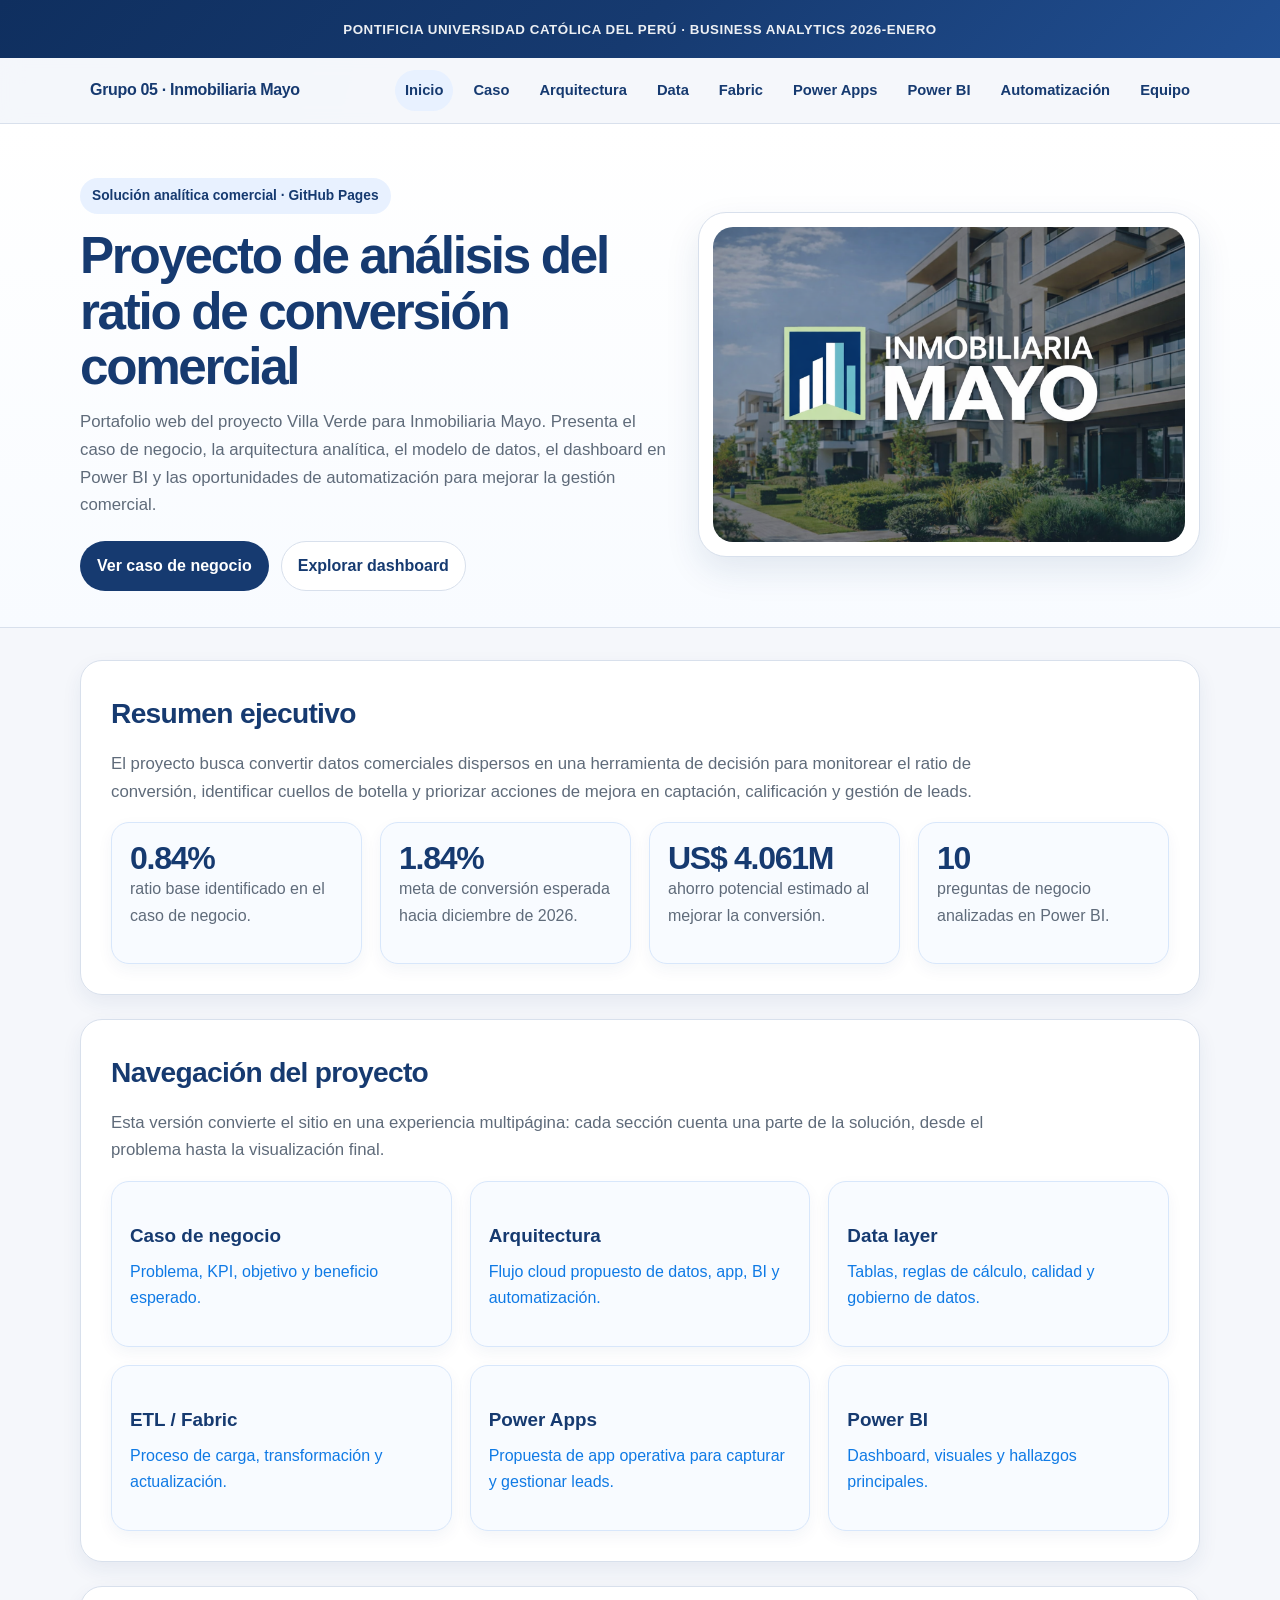
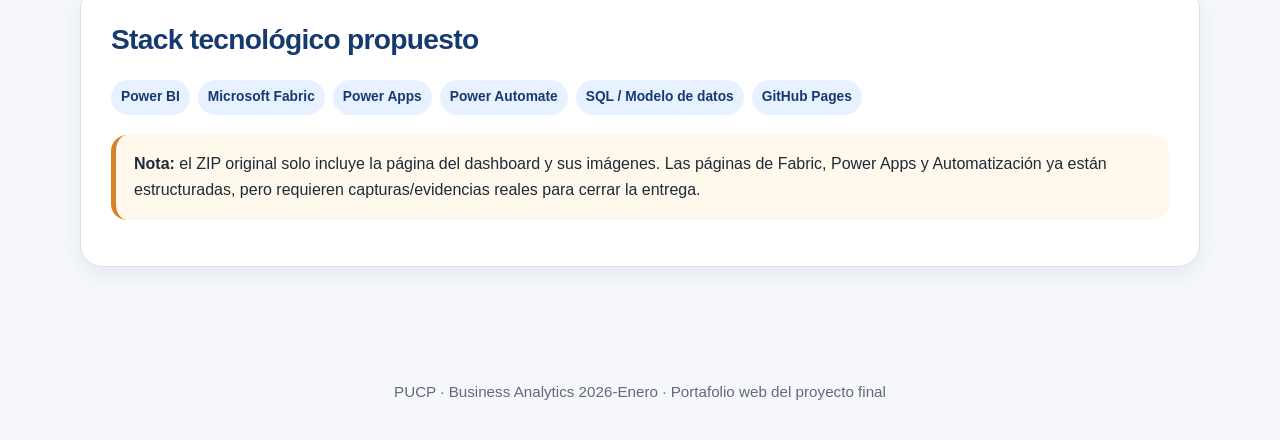
==== index.html @ e8f23578 "Prueba_Inicial" ====
<!DOCTYPE html>
<html lang="es">
<head>
  <meta charset="UTF-8" />
  <meta name="viewport" content="width=device-width, initial-scale=1.0" />
  <title>Inmobiliaria Mayo · Proyecto de Conversión Comercial</title>
  <link rel="stylesheet" href="assets/css/styles.css" />
</head>
<body>
  <div class="topbar"><div class="container"><small>PONTIFICIA UNIVERSIDAD CATÓLICA DEL PERÚ · BUSINESS ANALYTICS 2026-ENERO</small></div></div>
  <nav class="nav"><div class="container nav-inner"><a class="brand" href="index.html">Grupo 05 · Inmobiliaria Mayo</a><ul><li><a class="active" href="index.html">Inicio</a></li><li><a href="pages/caso-negocio.html">Caso</a></li><li><a href="pages/arquitectura.html">Arquitectura</a></li><li><a href="pages/data-layer.html">Data</a></li><li><a href="pages/etl-fabric.html">Fabric</a></li><li><a href="pages/powerapps.html">Power Apps</a></li><li><a href="pages/powerbi.html">Power BI</a></li><li><a href="pages/automatizacion.html">Automatización</a></li><li><a href="pages/equipo.html">Equipo</a></li></ul></div></nav>
  <header class="hero"><div class="container hero-grid">
  <div>
    <span class="eyebrow">Solución analítica comercial · GitHub Pages</span>
    <h1>Proyecto de análisis del ratio de conversión comercial</h1>
    <p>Portafolio web del proyecto Villa Verde para Inmobiliaria Mayo. Presenta el caso de negocio, la arquitectura analítica, el modelo de datos, el dashboard en Power BI y las oportunidades de automatización para mejorar la gestión comercial.</p>
    <div class="hero-actions">
      <a class="btn btn-primary" href="pages/caso-negocio.html">Ver caso de negocio</a>
      <a class="btn btn-secondary" href="pages/powerbi.html">Explorar dashboard</a>
    </div>
  </div>
  <div class="hero-image"><img src="assets/img/Imagen_Inmobiliaria_Mayo.png" alt="Inmobiliaria Mayo" /></div>
</div></header>
  <main class="container">

    <section>
      <h2>Resumen ejecutivo</h2>
      <p class="lead">El proyecto busca convertir datos comerciales dispersos en una herramienta de decisión para monitorear el ratio de conversión, identificar cuellos de botella y priorizar acciones de mejora en captación, calificación y gestión de leads.</p>
      <div class="grid-4">
        <div class="card"><strong class="big">0.84%</strong><p class="muted">ratio base identificado en el caso de negocio.</p></div>
        <div class="card"><strong class="big">1.84%</strong><p class="muted">meta de conversión esperada hacia diciembre de 2026.</p></div>
        <div class="card"><strong class="big">US$ 4.061M</strong><p class="muted">ahorro potencial estimado al mejorar la conversión.</p></div>
        <div class="card"><strong class="big">10</strong><p class="muted">preguntas de negocio analizadas en Power BI.</p></div>
      </div>
    </section>

    <section>
      <h2>Navegación del proyecto</h2>
      <p class="lead">Esta versión convierte el sitio en una experiencia multipágina: cada sección cuenta una parte de la solución, desde el problema hasta la visualización final.</p>
      <div class="grid-3">
        <a class="card" href="pages/caso-negocio.html"><h3>Caso de negocio</h3><p>Problema, KPI, objetivo y beneficio esperado.</p></a>
        <a class="card" href="pages/arquitectura.html"><h3>Arquitectura</h3><p>Flujo cloud propuesto de datos, app, BI y automatización.</p></a>
        <a class="card" href="pages/data-layer.html"><h3>Data layer</h3><p>Tablas, reglas de cálculo, calidad y gobierno de datos.</p></a>
        <a class="card" href="pages/etl-fabric.html"><h3>ETL / Fabric</h3><p>Proceso de carga, transformación y actualización.</p></a>
        <a class="card" href="pages/powerapps.html"><h3>Power Apps</h3><p>Propuesta de app operativa para capturar y gestionar leads.</p></a>
        <a class="card" href="pages/powerbi.html"><h3>Power BI</h3><p>Dashboard, visuales y hallazgos principales.</p></a>
      </div>
    </section>

    <section>
      <h2>Stack tecnológico propuesto</h2>
      <p><span class="pill">Power BI</span><span class="pill">Microsoft Fabric</span><span class="pill">Power Apps</span><span class="pill">Power Automate</span><span class="pill">SQL / Modelo de datos</span><span class="pill">GitHub Pages</span></p>
      <div class="callout warning"><strong>Nota:</strong> el ZIP original solo incluye la página del dashboard y sus imágenes. Las páginas de Fabric, Power Apps y Automatización ya están estructuradas, pero requieren capturas/evidencias reales para cerrar la entrega.</div>
    </section>

  </main>
  <div class="footer">PUCP · Business Analytics 2026-Enero · Portafolio web del proyecto final</div>
</body>
</html>
---- assets/css/styles.css ----
:root {
  --primary: #163a70;
  --primary-2: #214f92;
  --primary-3: #0f2f5f;
  --bg: #f5f7fb;
  --card: #ffffff;
  --text: #1f2937;
  --muted: #5f6b7a;
  --line: #d8e0ec;
  --soft: #eef4fc;
  --accent: #0f7ae5;
  --accent-2: #18a0fb;
  --ok: #0c8f63;
  --warn: #d9822b;
  --danger: #c2410c;
  --shadow: 0 14px 34px rgba(22, 58, 112, 0.10);
  --shadow-soft: 0 8px 20px rgba(22, 58, 112, 0.07);
  --radius: 22px;
  --maxw: 1120px;
}

* { box-sizing: border-box; }
html { scroll-behavior: smooth; }
body {
  margin: 0;
  font-family: Inter, Arial, Helvetica, sans-serif;
  color: var(--text);
  background: radial-gradient(circle at top left, #eaf3ff 0, transparent 26rem), var(--bg);
  line-height: 1.65;
}

a { color: var(--accent); text-decoration: none; }
a:hover { text-decoration: underline; }
img { max-width: 100%; }
.container { width: min(92%, var(--maxw)); margin: 0 auto; }

.topbar {
  background: linear-gradient(135deg, var(--primary-3), var(--primary), var(--primary-2));
  color: white;
  padding: 16px 0;
  text-align: center;
}
.topbar small { opacity: 0.92; letter-spacing: 0.04em; font-weight: 700; }

.nav {
  position: sticky;
  top: 0;
  z-index: 50;
  background: rgba(245, 247, 251, 0.92);
  backdrop-filter: blur(10px);
  border-bottom: 1px solid var(--line);
}
.nav-inner { display: flex; align-items: center; justify-content: space-between; gap: 16px; }
.brand { color: var(--primary); font-weight: 900; letter-spacing: -0.02em; white-space: nowrap; }
.nav ul { margin: 0; padding: 12px 0; list-style: none; display: flex; gap: 10px; flex-wrap: wrap; justify-content: flex-end; font-size: 0.92rem; }
.nav a { color: var(--primary); font-weight: 800; padding: 8px 10px; border-radius: 999px; display: inline-block; }
.nav a:hover, .nav a.active { background: #e8f1ff; text-decoration: none; }

.hero {
  padding: 54px 0 36px;
  background: linear-gradient(180deg, #ffffff 0%, #f8fbff 100%);
  border-bottom: 1px solid var(--line);
}
.hero-grid { display: grid; grid-template-columns: 1.08fr 0.92fr; gap: 28px; align-items: center; }
.eyebrow { display: inline-flex; align-items: center; gap: 8px; padding: 7px 12px; border-radius: 999px; background: #e8f1ff; color: var(--primary); font-weight: 900; font-size: 0.86rem; margin-bottom: 14px; }
.hero h1 { margin: 0 0 14px; font-size: clamp(2rem, 4vw, 3.25rem); color: var(--primary); line-height: 1.08; letter-spacing: -0.045em; }
.hero p { margin: 0 0 22px; color: var(--muted); font-size: 1.05rem; }
.hero-actions { display: flex; gap: 12px; flex-wrap: wrap; margin-top: 18px; }
.btn { display: inline-flex; align-items: center; justify-content: center; gap: 8px; padding: 11px 16px; border-radius: 999px; font-weight: 900; border: 1px solid transparent; }
.btn-primary { background: var(--primary); color: white; }
.btn-primary:hover { background: var(--primary-2); color: white; text-decoration: none; }
.btn-secondary { background: white; color: var(--primary); border-color: var(--line); }
.btn-secondary:hover { background: #f0f5fc; text-decoration: none; }
.hero-image { background: white; border: 1px solid var(--line); border-radius: 28px; padding: 14px; box-shadow: var(--shadow); }
.hero-image img { border-radius: 20px; display: block; width: 100%; height: auto; }

main { padding: 32px 0 64px; }
section, .section-card { background: rgba(255,255,255,0.96); border: 1px solid var(--line); border-radius: var(--radius); box-shadow: var(--shadow-soft); padding: 30px; margin-bottom: 24px; }
section.flat { background: transparent; border: 0; box-shadow: none; padding: 10px 0; }
h1, h2, h3, h4 { color: var(--primary); }
h2 { margin: 0 0 12px; font-size: clamp(1.6rem, 2.2vw, 2.1rem); letter-spacing: -0.025em; }
h3 { margin: 20px 0 8px; font-size: 1.18rem; }
h4 { margin: 0 0 8px; }
p { margin-top: 0; }
.muted { color: var(--muted); }
.lead { color: var(--muted); font-size: 1.05rem; max-width: 880px; }
.separator { border: 0; border-top: 1px solid #e7edf6; margin: 20px 0; }

.grid-2, .grid-3, .grid-4 { display: grid; gap: 18px; }
.grid-2 { grid-template-columns: repeat(2, minmax(0, 1fr)); }
.grid-3 { grid-template-columns: repeat(3, minmax(0, 1fr)); }
.grid-4 { grid-template-columns: repeat(4, minmax(0, 1fr)); }
.card, .mini-card, .visual-card { background: #f8fbff; border: 1px solid #d8e7fb; border-radius: 18px; padding: 18px; box-shadow: 0 6px 16px rgba(22, 58, 112, 0.05); }
.card strong.big { display: block; font-size: 2rem; line-height: 1.1; color: var(--primary); letter-spacing: -0.04em; }
.pill { display: inline-block; padding: 6px 10px; border-radius: 999px; background: #e8f1ff; color: var(--primary); font-size: 0.86rem; font-weight: 900; margin: 5px 8px 4px 0; }
.badge { display: inline-flex; padding: 5px 9px; border-radius: 999px; font-size: .8rem; font-weight: 900; }
.badge-ok { background: #e6f8f1; color: #07684a; }
.badge-warn { background: #fff2df; color: #9a4f09; }
.badge-danger { background: #fff0e8; color: #9a3412; }

.callout { border-left: 5px solid var(--accent); background: #f1f7ff; border-radius: 16px; padding: 16px 18px; margin: 16px 0; }
.callout.warning { border-left-color: var(--warn); background: #fff8ed; }
.callout.success { border-left-color: var(--ok); background: #effcf7; }

.table-wrap { overflow-x: auto; margin-top: 14px; border-radius: 14px; border: 1px solid #e5ecf5; }
table { width: 100%; border-collapse: collapse; background: white; overflow: hidden; }
th, td { padding: 12px 14px; border-bottom: 1px solid #e5ecf5; text-align: left; vertical-align: top; }
th { background: #f0f5fc; color: var(--primary); }
tr:last-child td { border-bottom: 0; }

.image-frame { width: 100%; background: white; border: 1px solid var(--line); border-radius: 20px; padding: 10px; box-shadow: var(--shadow-soft); }
.image-frame img { display: block; width: 100%; border-radius: 14px; }
.caption { margin: 8px 0 0; font-size: 0.92rem; color: var(--muted); font-style: italic; }

.flow { display: grid; grid-template-columns: repeat(5, 1fr); gap: 12px; margin-top: 18px; }
.flow-step { position: relative; background: white; border: 1px solid #d8e7fb; border-radius: 18px; padding: 16px; box-shadow: var(--shadow-soft); }
.flow-step:not(:last-child)::after { content: '→'; position: absolute; right: -13px; top: 50%; transform: translateY(-50%); color: var(--accent); font-weight: 900; font-size: 1.2rem; }
.flow-step span { display: inline-flex; width: 30px; height: 30px; align-items: center; justify-content: center; border-radius: 999px; background: #e8f1ff; color: var(--primary); font-weight: 900; margin-bottom: 8px; }

.carousel { position: relative; max-width: 980px; margin: 16px auto 8px; overflow: hidden; border-radius: 20px; box-shadow: var(--shadow); background: #f5f9ff; border: 1px solid #d8e0ec; }
.carousel-track-container { overflow: hidden; width: 100%; }
.carousel-track { display: flex; transition: transform 0.4s ease-in-out; }
.carousel-image { min-width: 100%; width: 100%; aspect-ratio: 16/9; object-fit: cover; display: block; background: white; }
.carousel-btn { position: absolute; top: 50%; transform: translateY(-50%); background: rgba(22, 58, 112, 0.75); color: white; border: none; padding: 10px 14px; cursor: pointer; font-size: 20px; border-radius: 999px; z-index: 2; }
.carousel-btn.prev { left: 14px; }
.carousel-btn.next { right: 14px; }
.carousel-btn:hover { background: rgba(22, 58, 112, 0.92); }
.carousel-dots { display: flex; justify-content: center; flex-wrap: wrap; gap: 8px; margin: 12px 0 0; }
.carousel-dot { width: 10px; height: 10px; border-radius: 50%; background: #c4d4ea; border: none; cursor: pointer; }
.carousel-dot.active { background: var(--accent); }
.visual-card { display: flex; flex-direction: column; gap: 12px; }
.visual-card img { width: 100%; aspect-ratio: 16/9; object-fit: cover; border-radius: 14px; border: 1px solid #e2ebf7; background: white; }
.visual-points { margin: 0 0 12px 0; padding-left: 18px; }
.visual-points li { margin-bottom: 6px; }
.visual-user { display: inline-block; background: #e8f1ff; color: var(--primary); border-radius: 999px; padding: 7px 12px; font-size: 0.88rem; font-weight: 900; }

.footer { text-align: center; color: var(--muted); font-size: 0.95rem; padding: 24px 0 36px; }

@media (max-width: 980px) {
  .hero-grid { grid-template-columns: 1fr; }
  .flow { grid-template-columns: 1fr; }
  .flow-step:not(:last-child)::after { content: '↓'; right: auto; left: 50%; top: auto; bottom: -20px; transform: translateX(-50%); }
  .grid-2, .grid-3, .grid-4 { grid-template-columns: 1fr; }
  .nav-inner { align-items: flex-start; flex-direction: column; gap: 2px; padding-top: 10px; }
  .nav ul { justify-content: flex-start; padding-top: 0; }
}

@media (max-width: 640px) {
  section, .section-card { padding: 22px; }
  .hero { padding-top: 34px; }
  .hero-actions { flex-direction: column; }
  .btn { width: 100%; }
}
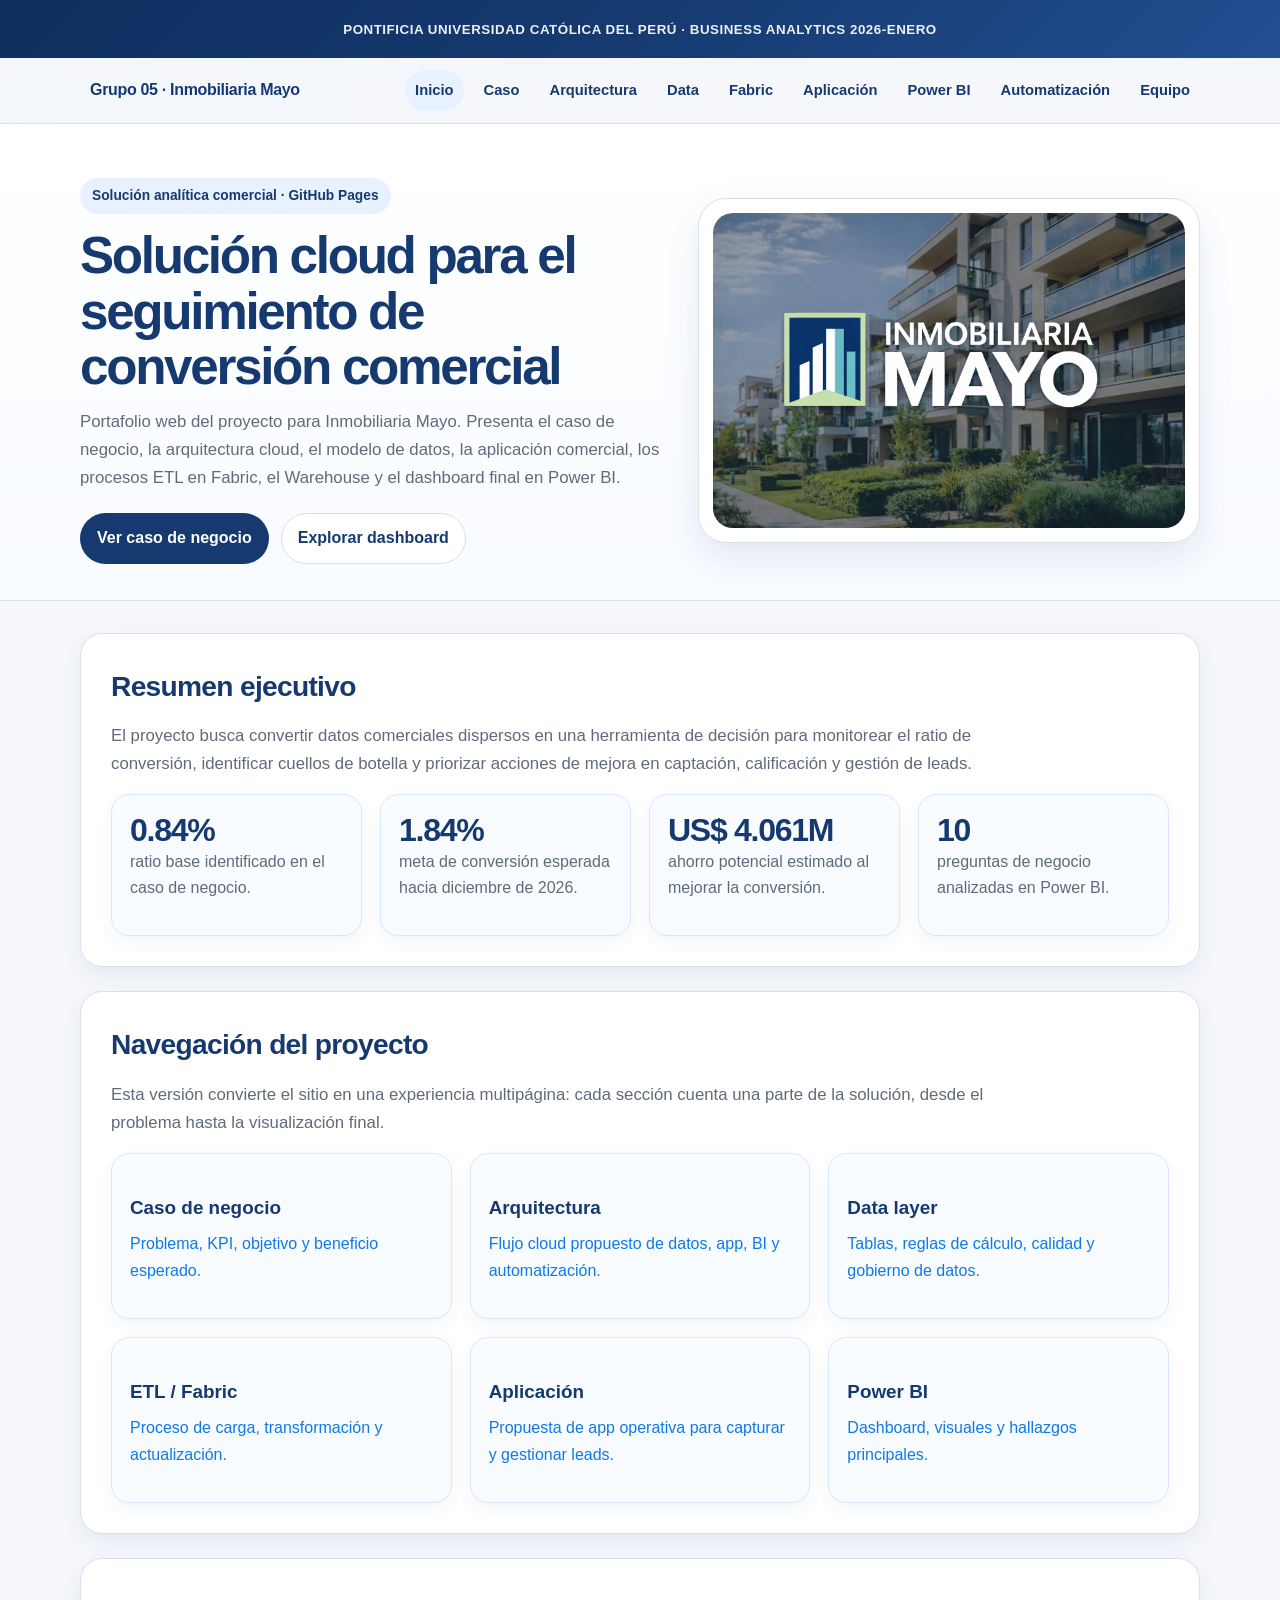
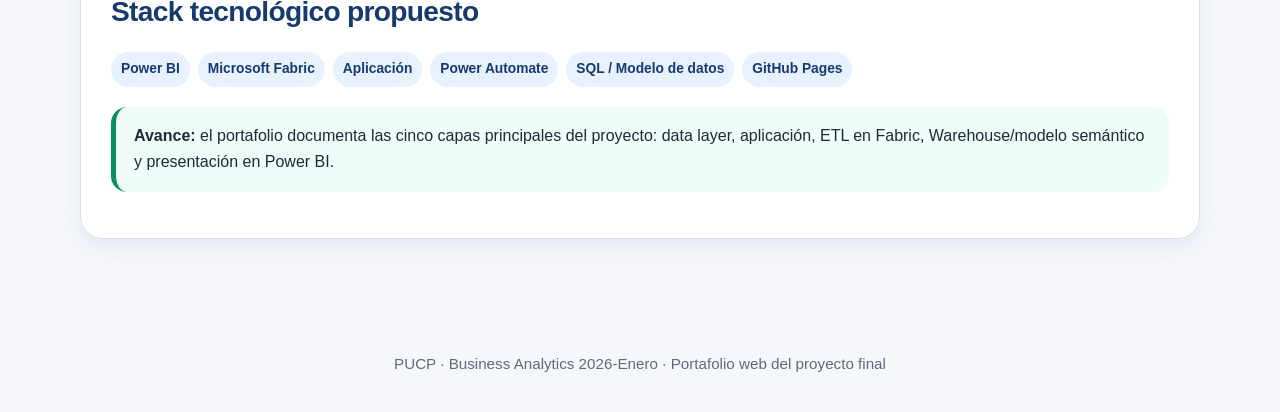
==== commit 91b340db: "Aplicación" ====
--- a/index.html
+++ b/index.html
@@ -8,12 +8,12 @@
 </head>
 <body>
   <div class="topbar"><div class="container"><small>PONTIFICIA UNIVERSIDAD CATÓLICA DEL PERÚ · BUSINESS ANALYTICS 2026-ENERO</small></div></div>
-  <nav class="nav"><div class="container nav-inner"><a class="brand" href="index.html">Grupo 05 · Inmobiliaria Mayo</a><ul><li><a class="active" href="index.html">Inicio</a></li><li><a href="pages/caso-negocio.html">Caso</a></li><li><a href="pages/arquitectura.html">Arquitectura</a></li><li><a href="pages/data-layer.html">Data</a></li><li><a href="pages/etl-fabric.html">Fabric</a></li><li><a href="pages/powerapps.html">Power Apps</a></li><li><a href="pages/powerbi.html">Power BI</a></li><li><a href="pages/automatizacion.html">Automatización</a></li><li><a href="pages/equipo.html">Equipo</a></li></ul></div></nav>
+  <nav class="nav"><div class="container nav-inner"><a class="brand" href="index.html">Grupo 05 · Inmobiliaria Mayo</a><ul><li><a class="active" href="index.html">Inicio</a></li><li><a href="pages/caso-negocio.html">Caso</a></li><li><a href="pages/arquitectura.html">Arquitectura</a></li><li><a href="pages/data-layer.html">Data</a></li><li><a href="pages/etl-fabric.html">Fabric</a></li><li><a href="pages/powerapps.html">Aplicación</a></li><li><a href="pages/powerbi.html">Power BI</a></li><li><a href="pages/automatizacion.html">Automatización</a></li><li><a href="pages/equipo.html">Equipo</a></li></ul></div></nav>
   <header class="hero"><div class="container hero-grid">
   <div>
     <span class="eyebrow">Solución analítica comercial · GitHub Pages</span>
-    <h1>Proyecto de análisis del ratio de conversión comercial</h1>
-    <p>Portafolio web del proyecto Villa Verde para Inmobiliaria Mayo. Presenta el caso de negocio, la arquitectura analítica, el modelo de datos, el dashboard en Power BI y las oportunidades de automatización para mejorar la gestión comercial.</p>
+    <h1>Solución cloud para el seguimiento de conversión comercial</h1>
+    <p>Portafolio web del proyecto para Inmobiliaria Mayo. Presenta el caso de negocio, la arquitectura cloud, el modelo de datos, la aplicación comercial, los procesos ETL en Fabric, el Warehouse y el dashboard final en Power BI.</p>
     <div class="hero-actions">
       <a class="btn btn-primary" href="pages/caso-negocio.html">Ver caso de negocio</a>
       <a class="btn btn-secondary" href="pages/powerbi.html">Explorar dashboard</a>
@@ -42,15 +42,15 @@
         <a class="card" href="pages/arquitectura.html"><h3>Arquitectura</h3><p>Flujo cloud propuesto de datos, app, BI y automatización.</p></a>
         <a class="card" href="pages/data-layer.html"><h3>Data layer</h3><p>Tablas, reglas de cálculo, calidad y gobierno de datos.</p></a>
         <a class="card" href="pages/etl-fabric.html"><h3>ETL / Fabric</h3><p>Proceso de carga, transformación y actualización.</p></a>
-        <a class="card" href="pages/powerapps.html"><h3>Power Apps</h3><p>Propuesta de app operativa para capturar y gestionar leads.</p></a>
+        <a class="card" href="pages/powerapps.html"><h3>Aplicación</h3><p>Propuesta de app operativa para capturar y gestionar leads.</p></a>
         <a class="card" href="pages/powerbi.html"><h3>Power BI</h3><p>Dashboard, visuales y hallazgos principales.</p></a>
       </div>
     </section>
 
     <section>
       <h2>Stack tecnológico propuesto</h2>
-      <p><span class="pill">Power BI</span><span class="pill">Microsoft Fabric</span><span class="pill">Power Apps</span><span class="pill">Power Automate</span><span class="pill">SQL / Modelo de datos</span><span class="pill">GitHub Pages</span></p>
-      <div class="callout warning"><strong>Nota:</strong> el ZIP original solo incluye la página del dashboard y sus imágenes. Las páginas de Fabric, Power Apps y Automatización ya están estructuradas, pero requieren capturas/evidencias reales para cerrar la entrega.</div>
+      <p><span class="pill">Power BI</span><span class="pill">Microsoft Fabric</span><span class="pill">Aplicación</span><span class="pill">Power Automate</span><span class="pill">SQL / Modelo de datos</span><span class="pill">GitHub Pages</span></p>
+      <div class="callout success"><strong>Avance:</strong> el portafolio documenta las cinco capas principales del proyecto: data layer, aplicación, ETL en Fabric, Warehouse/modelo semántico y presentación en Power BI.</div>
     </section>
 
   </main>
--- a/assets/css/styles.css
+++ b/assets/css/styles.css
@@ -150,4 +150,76 @@
   .hero { padding-top: 34px; }
   .hero-actions { flex-direction: column; }
   .btn { width: 100%; }
-}+}
+/* Power BI embedded report */
+.embed-frame {
+  width: 100%;
+  background: white;
+  border: 1px solid var(--line);
+  border-radius: 20px;
+  padding: 10px;
+  box-shadow: var(--shadow-soft);
+  overflow: hidden;
+}
+.embed-frame iframe {
+  display: block;
+  width: 100%;
+  min-height: 560px;
+  border: 0;
+  border-radius: 14px;
+}
+.zone-grid { display: grid; grid-template-columns: 1fr; gap: 22px; }
+.zone-card { background: #f8fbff; border: 1px solid #d8e7fb; border-radius: 20px; padding: 18px; box-shadow: var(--shadow-soft); }
+.zone-card img { display: block; width: 100%; border-radius: 14px; border: 1px solid #e2ebf7; background: white; }
+.zone-card h3 { margin-top: 14px; }
+.kpi-strip { display: grid; grid-template-columns: repeat(5, minmax(0, 1fr)); gap: 12px; margin-top: 16px; }
+.kpi-strip .mini-card { text-align: center; }
+@media (max-width: 980px) { .kpi-strip { grid-template-columns: 1fr 1fr; } .embed-frame iframe { min-height: 420px; } }
+@media (max-width: 640px) { .kpi-strip { grid-template-columns: 1fr; } .embed-frame iframe { min-height: 360px; } }
+
+/* Demo de aplicación comercial */
+.app-shell {
+  background: #f8fbff;
+  border: 1px solid #d8e7fb;
+  border-radius: 24px;
+  box-shadow: var(--shadow-soft);
+  overflow: hidden;
+  margin-top: 18px;
+}
+.app-toolbar {
+  display: flex;
+  align-items: center;
+  justify-content: space-between;
+  gap: 12px;
+  padding: 14px 18px;
+  background: linear-gradient(135deg, var(--primary-3), var(--primary));
+  color: white;
+}
+.app-toolbar strong { letter-spacing: -0.01em; }
+.app-status { display: inline-flex; align-items: center; gap: 8px; font-size: 0.86rem; font-weight: 800; background: rgba(255,255,255,0.14); border: 1px solid rgba(255,255,255,0.22); padding: 6px 10px; border-radius: 999px; }
+.app-body { display: grid; grid-template-columns: 0.85fr 1.15fr; gap: 18px; padding: 18px; }
+.app-panel, .app-preview { background: white; border: 1px solid #e1e9f5; border-radius: 18px; padding: 18px; }
+.app-form { display: grid; gap: 12px; }
+.form-row { display: grid; grid-template-columns: repeat(2, minmax(0, 1fr)); gap: 12px; }
+.app-form label { display: grid; gap: 5px; font-weight: 800; color: var(--primary); font-size: 0.9rem; }
+.app-form input, .app-form select, .app-form textarea {
+  width: 100%;
+  border: 1px solid #d9e3f1;
+  border-radius: 12px;
+  padding: 10px 12px;
+  font: inherit;
+  color: var(--text);
+  background: #fbfdff;
+}
+.app-form textarea { min-height: 80px; resize: vertical; }
+.app-table { width: 100%; border-collapse: collapse; font-size: 0.92rem; }
+.app-table th { background: #eef5ff; }
+.app-table td, .app-table th { padding: 10px; border-bottom: 1px solid #e5ecf5; }
+.stage-tabs { display: flex; gap: 8px; flex-wrap: wrap; margin: 14px 0 4px; }
+.stage-tab { border: 1px solid #d8e7fb; background: white; color: var(--primary); padding: 8px 11px; border-radius: 999px; font-weight: 900; cursor: default; }
+.stage-tab.active { background: #e8f1ff; border-color: #bcd5f6; }
+.prototype-note { font-size: 0.9rem; color: var(--muted); margin-top: 10px; }
+@media (max-width: 900px) {
+  .app-body { grid-template-columns: 1fr; }
+  .form-row { grid-template-columns: 1fr; }
+}
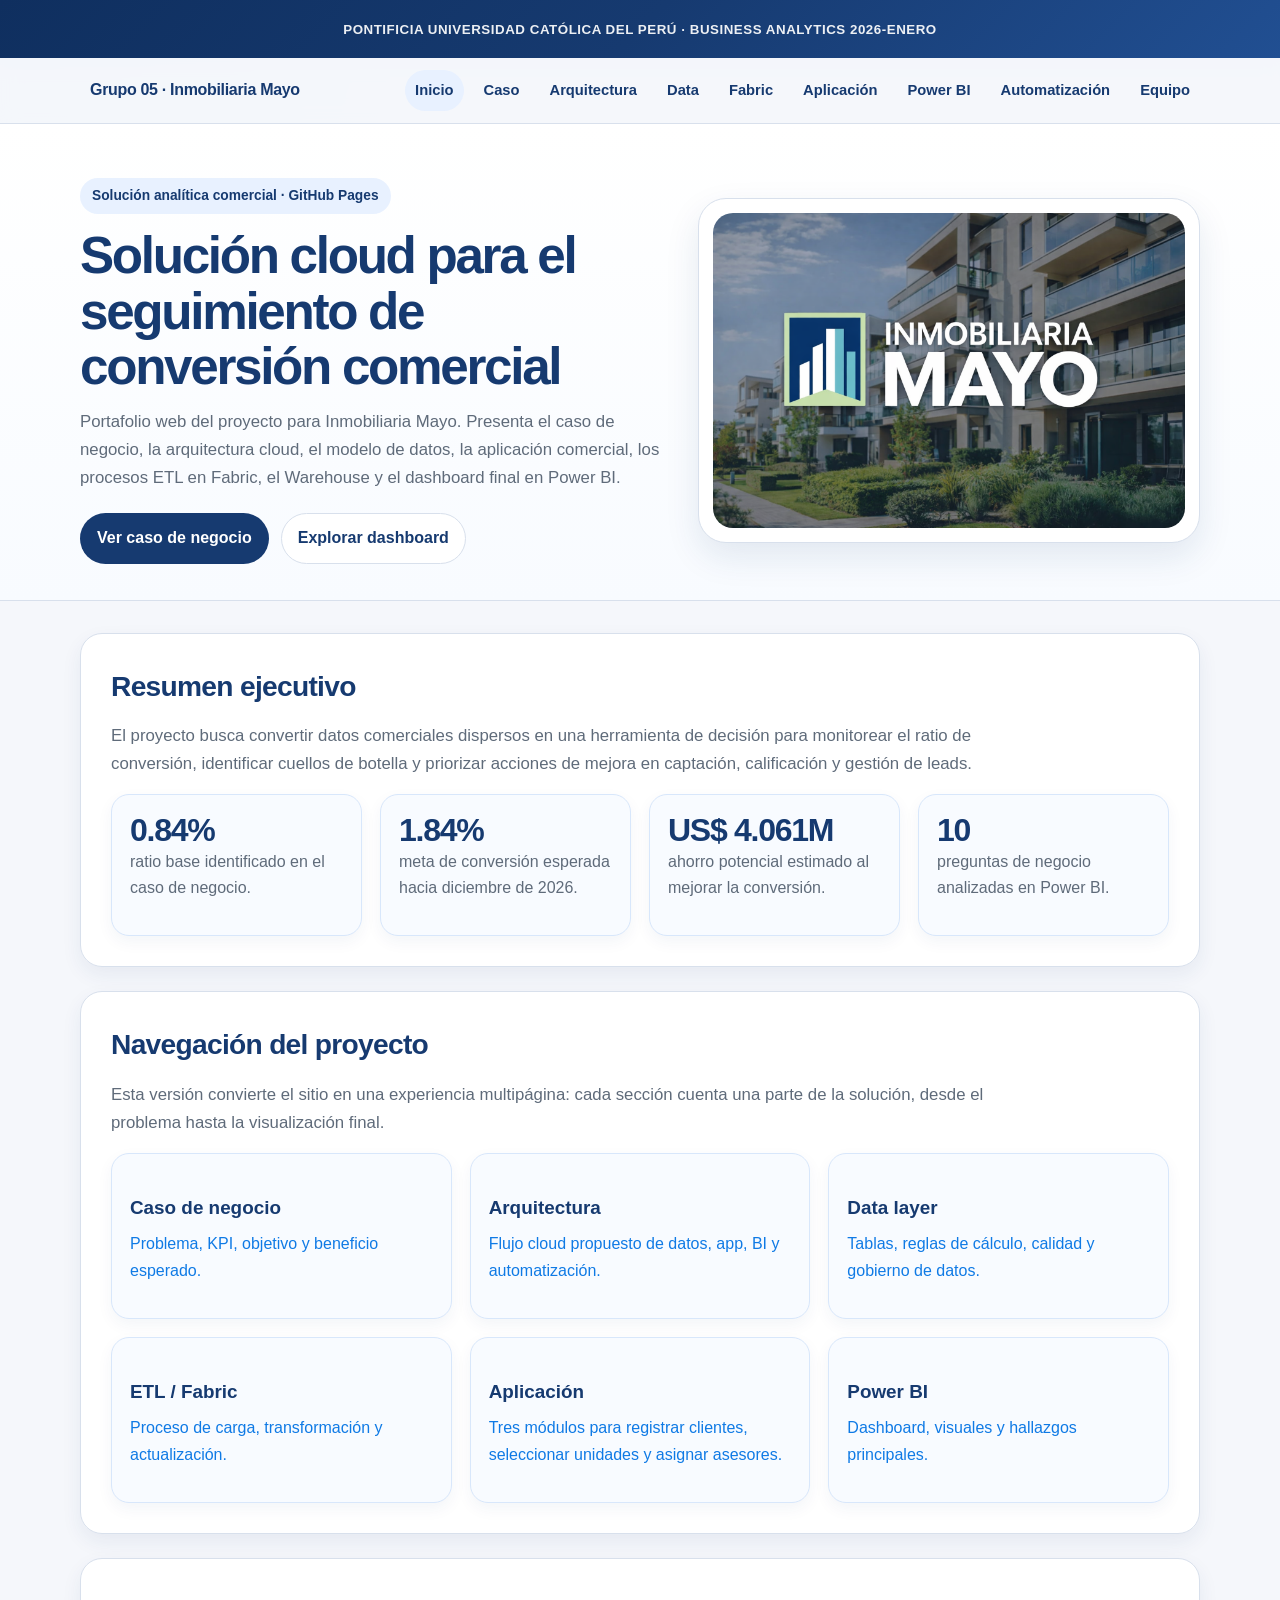
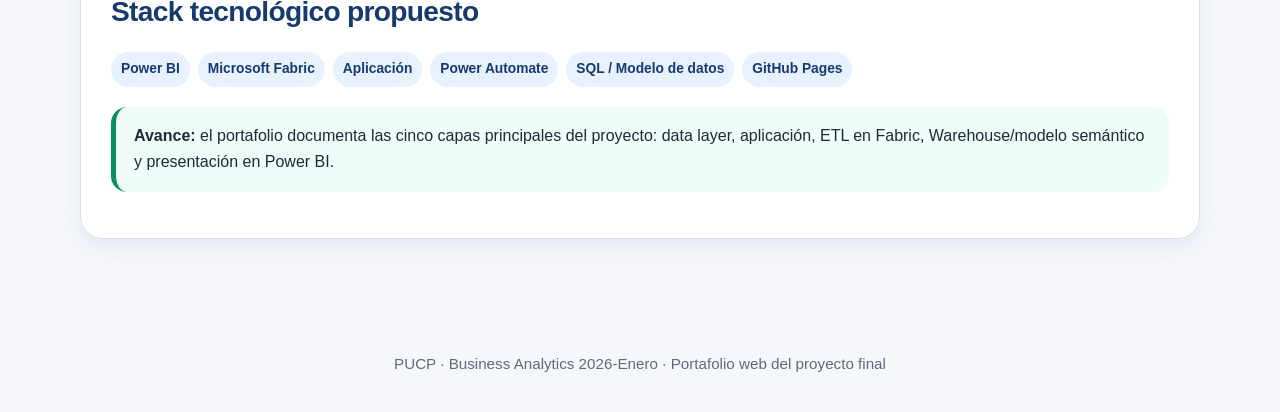
==== commit 8564ebf9: "Agentes" ====
--- a/index.html
+++ b/index.html
@@ -42,7 +42,7 @@
         <a class="card" href="pages/arquitectura.html"><h3>Arquitectura</h3><p>Flujo cloud propuesto de datos, app, BI y automatización.</p></a>
         <a class="card" href="pages/data-layer.html"><h3>Data layer</h3><p>Tablas, reglas de cálculo, calidad y gobierno de datos.</p></a>
         <a class="card" href="pages/etl-fabric.html"><h3>ETL / Fabric</h3><p>Proceso de carga, transformación y actualización.</p></a>
-        <a class="card" href="pages/powerapps.html"><h3>Aplicación</h3><p>Propuesta de app operativa para capturar y gestionar leads.</p></a>
+        <a class="card" href="pages/powerapps.html"><h3>Aplicación</h3><p>Tres módulos para registrar clientes, seleccionar unidades y asignar asesores.</p></a>
         <a class="card" href="pages/powerbi.html"><h3>Power BI</h3><p>Dashboard, visuales y hallazgos principales.</p></a>
       </div>
     </section>
--- a/assets/css/styles.css
+++ b/assets/css/styles.css
@@ -223,3 +223,68 @@
   .app-body { grid-template-columns: 1fr; }
   .form-row { grid-template-columns: 1fr; }
 }
+
+/* Aplicaciones propuestas por flujo comercial */
+.app-grid {
+  display: grid;
+  grid-template-columns: repeat(3, minmax(0, 1fr));
+  gap: 18px;
+  margin-top: 18px;
+}
+.app-mockup {
+  background: #ffffff;
+  border: 1px solid #d8e7fb;
+  border-radius: 22px;
+  box-shadow: var(--shadow-soft);
+  overflow: hidden;
+}
+.mockup-header {
+  background: linear-gradient(135deg, var(--primary-3), var(--primary));
+  color: #ffffff;
+  padding: 15px 16px;
+  display: grid;
+  gap: 3px;
+}
+.mockup-header strong {
+  font-size: 0.92rem;
+  letter-spacing: 0.02em;
+  text-transform: uppercase;
+}
+.mockup-header span {
+  font-size: 1.08rem;
+  font-weight: 800;
+}
+.mockup-body {
+  padding: 16px;
+  display: grid;
+  gap: 10px;
+}
+.mockup-body label {
+  display: grid;
+  gap: 5px;
+  color: var(--primary);
+  font-weight: 800;
+  font-size: 0.86rem;
+}
+.mockup-body input {
+  width: 100%;
+  border: 1px solid #dbe5f2;
+  border-radius: 12px;
+  background: #f8fbff;
+  padding: 9px 10px;
+  color: var(--text);
+  font: inherit;
+}
+.mockup-action {
+  margin-top: 4px;
+  background: #e8f1ff;
+  color: var(--primary);
+  border: 1px solid #c8dcf7;
+  border-radius: 999px;
+  padding: 10px 12px;
+  text-align: center;
+  font-weight: 900;
+}
+@media (max-width: 980px) {
+  .app-grid { grid-template-columns: 1fr; }
+}
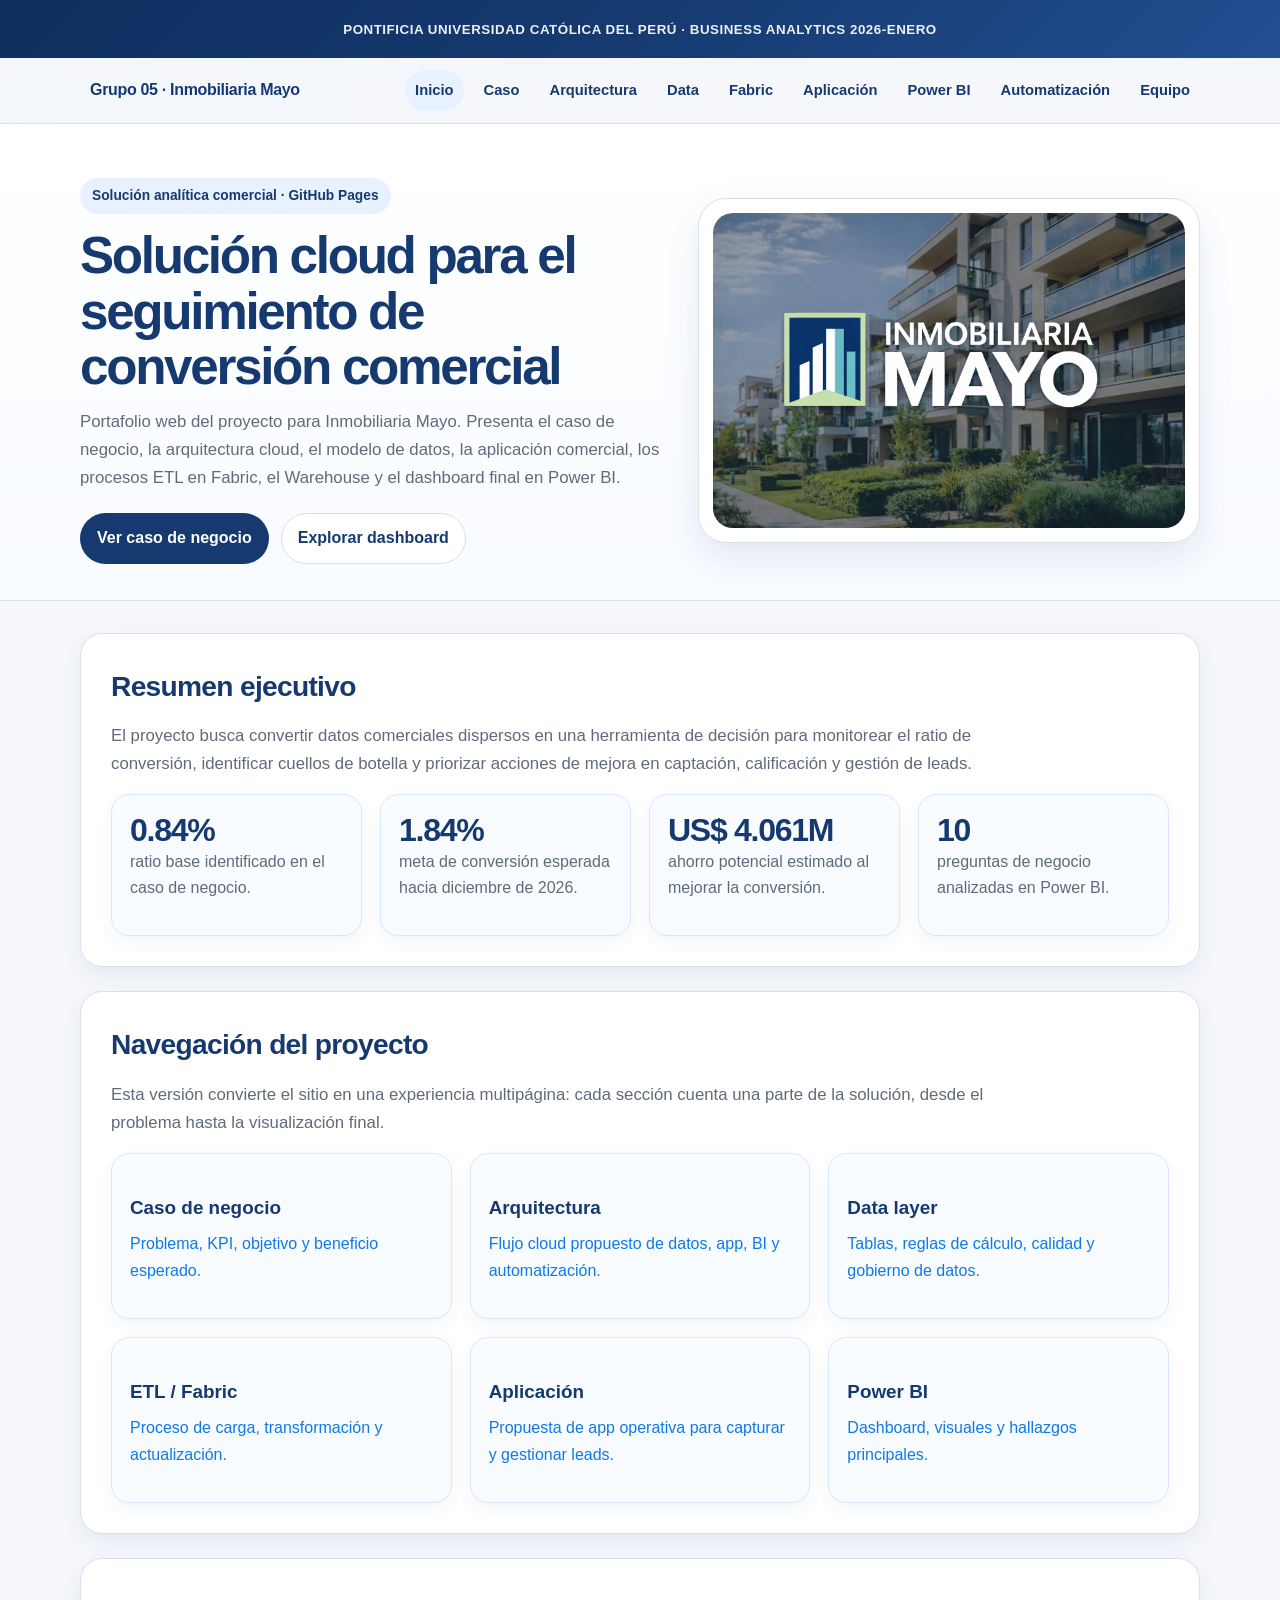
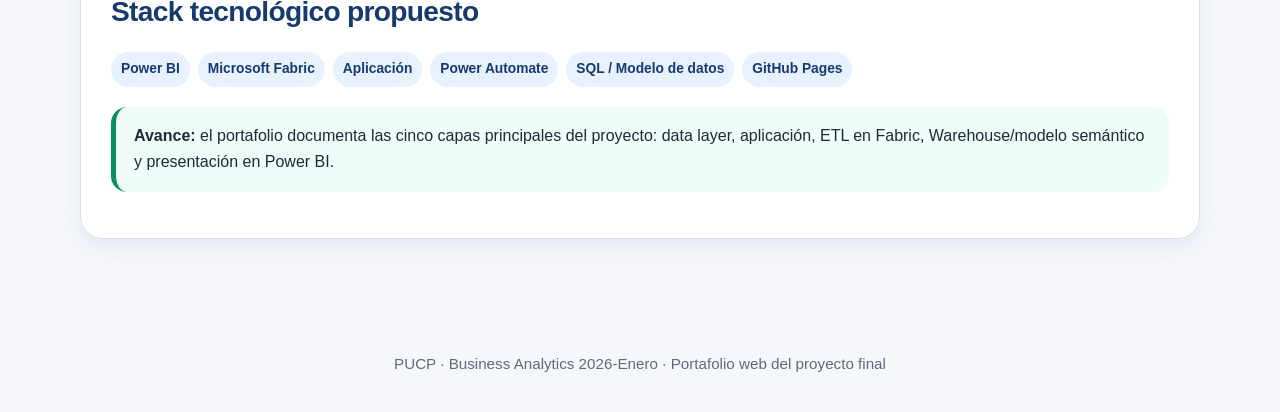
==== commit a02109af: "Actualización" ====
--- a/index.html
+++ b/index.html
@@ -42,7 +42,7 @@
         <a class="card" href="pages/arquitectura.html"><h3>Arquitectura</h3><p>Flujo cloud propuesto de datos, app, BI y automatización.</p></a>
         <a class="card" href="pages/data-layer.html"><h3>Data layer</h3><p>Tablas, reglas de cálculo, calidad y gobierno de datos.</p></a>
         <a class="card" href="pages/etl-fabric.html"><h3>ETL / Fabric</h3><p>Proceso de carga, transformación y actualización.</p></a>
-        <a class="card" href="pages/powerapps.html"><h3>Aplicación</h3><p>Tres módulos para registrar clientes, seleccionar unidades y asignar asesores.</p></a>
+        <a class="card" href="pages/powerapps.html"><h3>Aplicación</h3><p>Propuesta de app operativa para capturar y gestionar leads.</p></a>
         <a class="card" href="pages/powerbi.html"><h3>Power BI</h3><p>Dashboard, visuales y hallazgos principales.</p></a>
       </div>
     </section>
--- a/assets/css/styles.css
+++ b/assets/css/styles.css
@@ -223,68 +223,3 @@
   .app-body { grid-template-columns: 1fr; }
   .form-row { grid-template-columns: 1fr; }
 }
-
-/* Aplicaciones propuestas por flujo comercial */
-.app-grid {
-  display: grid;
-  grid-template-columns: repeat(3, minmax(0, 1fr));
-  gap: 18px;
-  margin-top: 18px;
-}
-.app-mockup {
-  background: #ffffff;
-  border: 1px solid #d8e7fb;
-  border-radius: 22px;
-  box-shadow: var(--shadow-soft);
-  overflow: hidden;
-}
-.mockup-header {
-  background: linear-gradient(135deg, var(--primary-3), var(--primary));
-  color: #ffffff;
-  padding: 15px 16px;
-  display: grid;
-  gap: 3px;
-}
-.mockup-header strong {
-  font-size: 0.92rem;
-  letter-spacing: 0.02em;
-  text-transform: uppercase;
-}
-.mockup-header span {
-  font-size: 1.08rem;
-  font-weight: 800;
-}
-.mockup-body {
-  padding: 16px;
-  display: grid;
-  gap: 10px;
-}
-.mockup-body label {
-  display: grid;
-  gap: 5px;
-  color: var(--primary);
-  font-weight: 800;
-  font-size: 0.86rem;
-}
-.mockup-body input {
-  width: 100%;
-  border: 1px solid #dbe5f2;
-  border-radius: 12px;
-  background: #f8fbff;
-  padding: 9px 10px;
-  color: var(--text);
-  font: inherit;
-}
-.mockup-action {
-  margin-top: 4px;
-  background: #e8f1ff;
-  color: var(--primary);
-  border: 1px solid #c8dcf7;
-  border-radius: 999px;
-  padding: 10px 12px;
-  text-align: center;
-  font-weight: 900;
-}
-@media (max-width: 980px) {
-  .app-grid { grid-template-columns: 1fr; }
-}
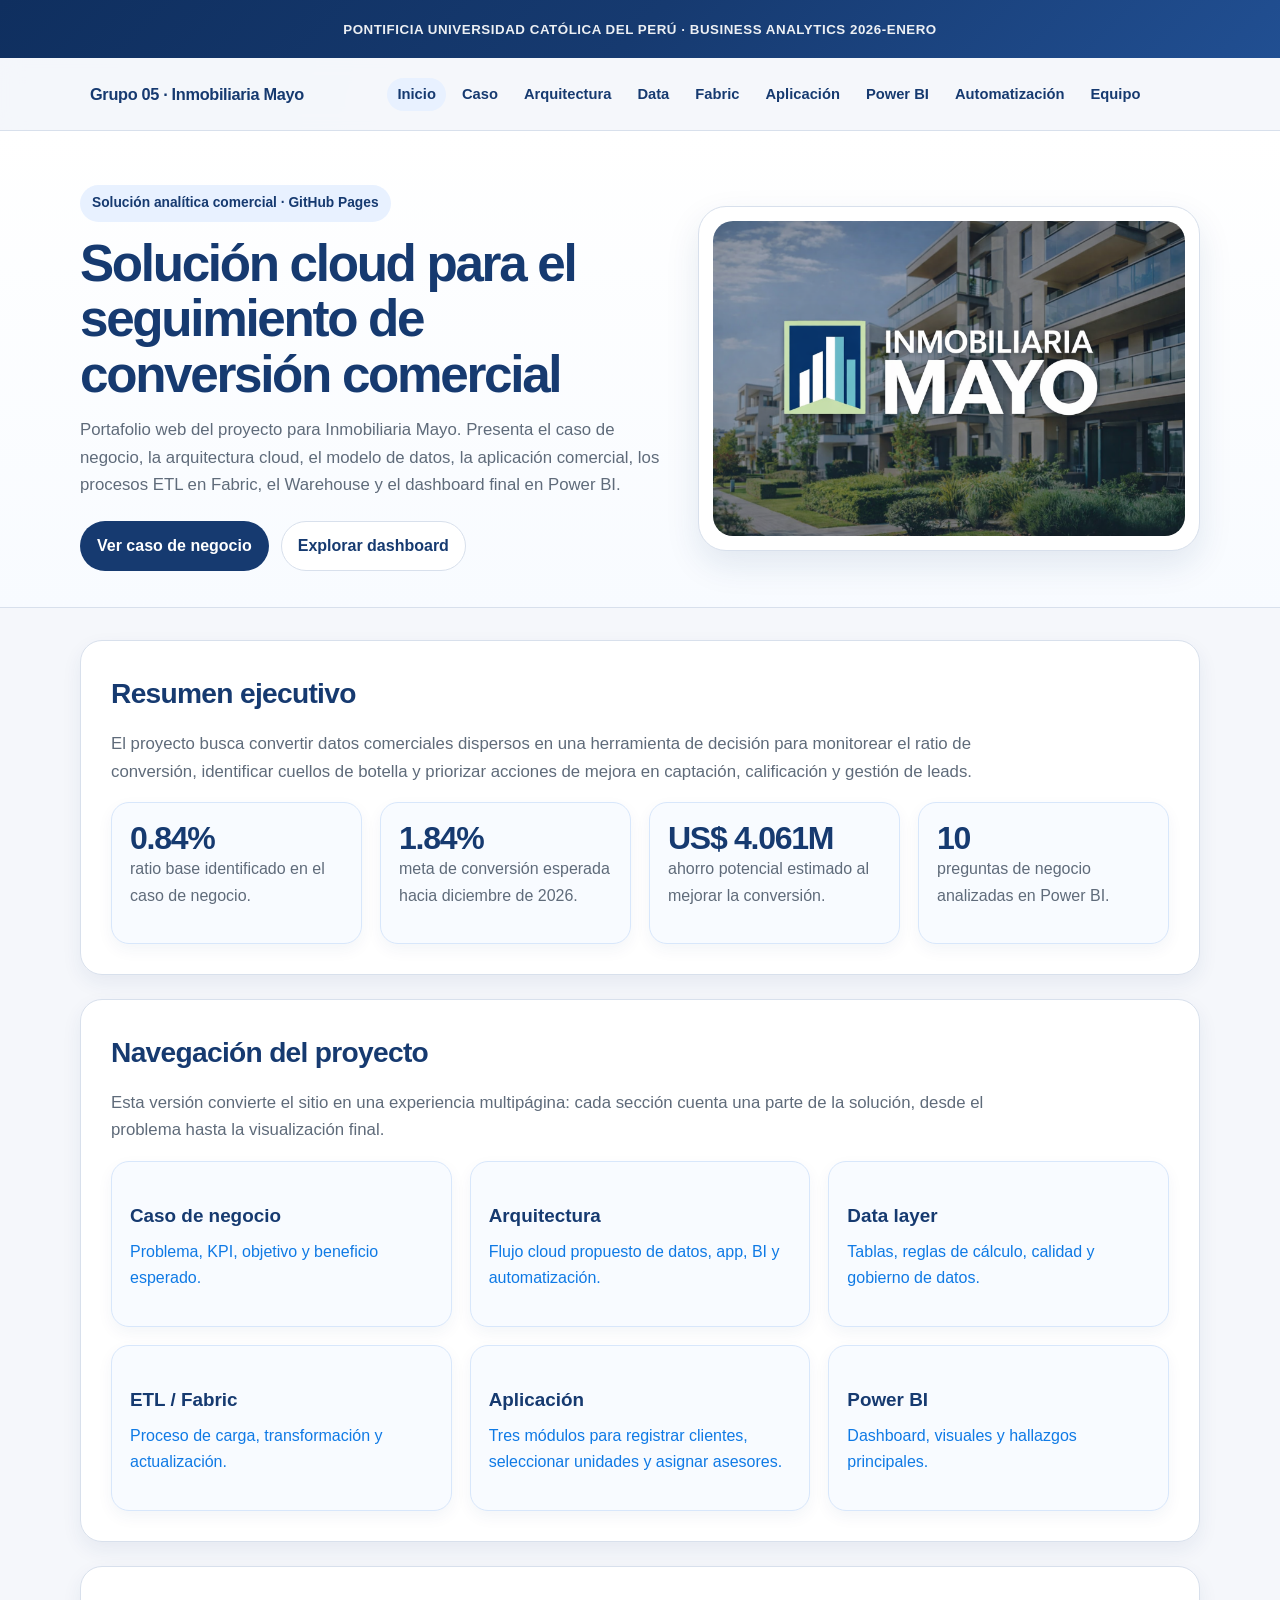
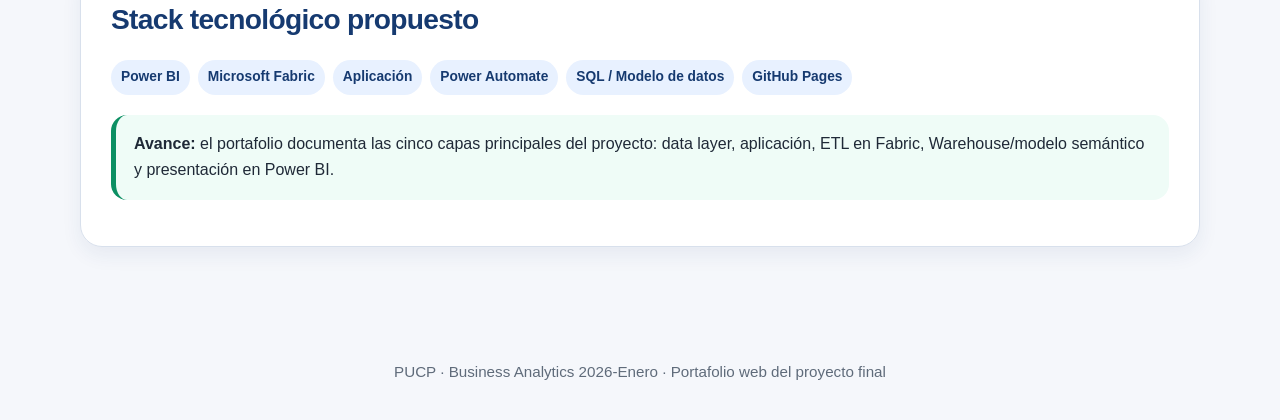
==== commit e81ce279: "Final" ====
--- a/index.html
+++ b/index.html
@@ -42,7 +42,7 @@
         <a class="card" href="pages/arquitectura.html"><h3>Arquitectura</h3><p>Flujo cloud propuesto de datos, app, BI y automatización.</p></a>
         <a class="card" href="pages/data-layer.html"><h3>Data layer</h3><p>Tablas, reglas de cálculo, calidad y gobierno de datos.</p></a>
         <a class="card" href="pages/etl-fabric.html"><h3>ETL / Fabric</h3><p>Proceso de carga, transformación y actualización.</p></a>
-        <a class="card" href="pages/powerapps.html"><h3>Aplicación</h3><p>Propuesta de app operativa para capturar y gestionar leads.</p></a>
+        <a class="card" href="pages/powerapps.html"><h3>Aplicación</h3><p>Tres módulos para registrar clientes, seleccionar unidades y asignar asesores.</p></a>
         <a class="card" href="pages/powerbi.html"><h3>Power BI</h3><p>Dashboard, visuales y hallazgos principales.</p></a>
       </div>
     </section>
--- a/assets/css/styles.css
+++ b/assets/css/styles.css
@@ -223,3 +223,366 @@
   .app-body { grid-template-columns: 1fr; }
   .form-row { grid-template-columns: 1fr; }
 }
+
+/* Aplicaciones propuestas por flujo comercial */
+.app-grid {
+  display: grid;
+  grid-template-columns: repeat(3, minmax(0, 1fr));
+  gap: 18px;
+  margin-top: 18px;
+}
+.app-mockup {
+  background: #ffffff;
+  border: 1px solid #d8e7fb;
+  border-radius: 22px;
+  box-shadow: var(--shadow-soft);
+  overflow: hidden;
+}
+.mockup-header {
+  background: linear-gradient(135deg, var(--primary-3), var(--primary));
+  color: #ffffff;
+  padding: 15px 16px;
+  display: grid;
+  gap: 3px;
+}
+.mockup-header strong {
+  font-size: 0.92rem;
+  letter-spacing: 0.02em;
+  text-transform: uppercase;
+}
+.mockup-header span {
+  font-size: 1.08rem;
+  font-weight: 800;
+}
+.mockup-body {
+  padding: 16px;
+  display: grid;
+  gap: 10px;
+}
+.mockup-body label {
+  display: grid;
+  gap: 5px;
+  color: var(--primary);
+  font-weight: 800;
+  font-size: 0.86rem;
+}
+.mockup-body input {
+  width: 100%;
+  border: 1px solid #dbe5f2;
+  border-radius: 12px;
+  background: #f8fbff;
+  padding: 9px 10px;
+  color: var(--text);
+  font: inherit;
+}
+.mockup-action {
+  margin-top: 4px;
+  background: #e8f1ff;
+  color: var(--primary);
+  border: 1px solid #c8dcf7;
+  border-radius: 999px;
+  padding: 10px 12px;
+  text-align: center;
+  font-weight: 900;
+}
+@media (max-width: 980px) {
+  .app-grid { grid-template-columns: 1fr; }
+}
+
+/* Mockup comercial funcional */
+.crm-layout {
+  display: grid;
+  grid-template-columns: repeat(3, minmax(0, 1fr));
+  gap: 18px;
+}
+.crm-card {
+  background: #ffffff;
+  border: 1px solid #d8e7fb;
+  border-radius: 18px;
+  padding: 16px;
+  box-shadow: var(--shadow-soft);
+}
+.crm-card h3 {
+  margin: 0 0 8px;
+}
+.crm-form {
+  display: grid;
+  gap: 10px;
+}
+.crm-form label {
+  display: grid;
+  gap: 4px;
+  font-size: 0.88rem;
+  color: var(--primary);
+  font-weight: 800;
+}
+.crm-form input,
+.crm-form select,
+.crm-form textarea {
+  border: 1px solid #d9e3f1;
+  border-radius: 10px;
+  padding: 9px 10px;
+  font: inherit;
+  color: var(--text);
+  background: #fbfdff;
+}
+.crm-form textarea {
+  min-height: 76px;
+  resize: vertical;
+}
+.agent-output {
+  margin-top: 10px;
+  border: 1px solid #d7e7fb;
+  border-radius: 12px;
+  background: #f6fbff;
+  padding: 10px 12px;
+}
+.agent-output p {
+  margin: 0 0 6px;
+}
+.agent-output p:last-child {
+  margin-bottom: 0;
+}
+.crm-flow-grid {
+  display: grid;
+  grid-template-columns: repeat(4, minmax(0, 1fr));
+  gap: 12px;
+}
+.crm-flow-grid .flow-step {
+  margin: 0;
+}
+.crm-flow-grid .flow-step p {
+  margin: 0;
+}
+@media (max-width: 1180px) {
+  .crm-layout { grid-template-columns: 1fr 1fr; }
+  .crm-flow-grid { grid-template-columns: 1fr 1fr; }
+}
+@media (max-width: 780px) {
+  .crm-layout { grid-template-columns: 1fr; }
+  .crm-flow-grid { grid-template-columns: 1fr; }
+}
+
+
+/* ===== Fix final Aplicación: layout estable y limpio ===== */
+.application-page .nav-inner,
+.nav-inner {
+  min-height: 72px;
+  display: flex;
+  align-items: center;
+  justify-content: flex-start;
+  gap: 24px;
+}
+.application-page .brand,
+.brand {
+  flex: 0 0 auto;
+  font-size: 1.02rem;
+  line-height: 1.2;
+}
+.application-page .nav ul,
+.nav ul {
+  flex: 1;
+  display: flex;
+  align-items: center;
+  justify-content: center;
+  gap: 6px;
+  flex-wrap: wrap;
+  padding: 10px 0;
+}
+.application-page .nav a,
+.nav a {
+  line-height: 1.15;
+}
+.application-page .kpi-strip.kpi-centered {
+  grid-template-columns: repeat(5, minmax(0, 1fr));
+  gap: 14px;
+  margin-top: 24px;
+}
+.application-page .kpi-strip.kpi-centered .mini-card {
+  min-height: 112px;
+  display: flex;
+  flex-direction: column;
+  align-items: center;
+  justify-content: center;
+  text-align: center;
+  padding: 18px 14px;
+}
+.application-page .kpi-strip.kpi-centered .mini-card strong.big {
+  font-size: clamp(2.05rem, 3vw, 2.8rem);
+  margin-bottom: 8px;
+  letter-spacing: -0.04em;
+}
+.application-page .kpi-strip.kpi-centered .mini-card p {
+  margin: 0;
+}
+.application-page .clean-flow {
+  overflow-x: auto;
+  background: #fff;
+}
+.application-page .clean-flow img {
+  display: block;
+  width: 100%;
+  max-width: none;
+  min-width: 900px;
+  height: auto;
+  background: #fff;
+  object-fit: contain;
+}
+.application-page .app-stack {
+  display: grid;
+  grid-template-columns: 1fr;
+  gap: 22px;
+  margin-top: 20px;
+}
+.application-page .app-row-card {
+  background: linear-gradient(180deg, #ffffff, #f8fbff);
+  border: 1px solid #d8e7fb;
+  border-radius: 22px;
+  padding: 22px;
+  box-shadow: var(--shadow-soft);
+}
+.application-page .app-row-head {
+  display: grid;
+  grid-template-columns: 118px minmax(0, 1fr);
+  gap: 18px;
+  align-items: start;
+  margin-bottom: 18px;
+}
+.application-page .app-row-badge {
+  width: 104px;
+  height: 104px;
+  border-radius: 24px;
+  background: linear-gradient(135deg, var(--primary-3), var(--primary-2));
+  color: #ffffff;
+  display: flex;
+  align-items: center;
+  justify-content: center;
+  text-align: center;
+  font-weight: 900;
+  font-size: 0.95rem;
+  line-height: 1.15;
+  padding: 12px;
+}
+.application-page .app-row-head h3 {
+  margin: 0 0 6px;
+  font-size: 1.35rem;
+}
+.application-page .form-grid-3 {
+  display: grid;
+  grid-template-columns: repeat(3, minmax(0, 1fr));
+  gap: 14px 16px;
+  align-items: end;
+}
+.application-page .form-grid-3 label {
+  min-width: 0;
+}
+.application-page .form-grid-3 input,
+.application-page .form-grid-3 select,
+.application-page .form-grid-3 textarea,
+.application-page .agent-card-clean input,
+.application-page .agent-card-clean select,
+.application-page .agent-card-clean textarea {
+  width: 100%;
+  min-height: 42px;
+  max-width: 100%;
+  box-sizing: border-box;
+}
+.application-page .form-grid-3 .span-2 {
+  grid-column: span 2;
+}
+.application-page .form-actions {
+  display: flex;
+  align-items: end;
+}
+.application-page .form-actions .btn {
+  min-width: 240px;
+}
+.application-page .prototype-note {
+  margin: 12px 0 0;
+  color: var(--primary);
+  font-weight: 700;
+}
+.application-page .agent-grid {
+  display: grid;
+  grid-template-columns: repeat(3, minmax(0, 1fr));
+  gap: 18px;
+  align-items: stretch;
+  margin-top: 18px;
+}
+.application-page .agent-card-clean {
+  background: #ffffff;
+  border: 1px solid #d8e7fb;
+  border-radius: 22px;
+  padding: 20px;
+  box-shadow: var(--shadow-soft);
+  display: flex;
+  flex-direction: column;
+  gap: 13px;
+  min-height: 100%;
+}
+.application-page .agent-card-clean h3 {
+  margin: 0;
+  font-size: 1.22rem;
+}
+.application-page .agent-tag {
+  display: inline-flex;
+  width: fit-content;
+  padding: 6px 11px;
+  border-radius: 999px;
+  background: #e8f1ff;
+  color: var(--primary);
+  font-weight: 900;
+  font-size: 0.8rem;
+}
+.application-page .agent-meta {
+  display: grid;
+  gap: 7px;
+  margin: 0;
+}
+.application-page .agent-meta span {
+  display: block;
+  background: #f5f9ff;
+  border: 1px solid #d8e7fb;
+  border-radius: 12px;
+  padding: 9px 10px;
+  color: var(--muted);
+  font-size: 0.88rem;
+}
+.application-page .agent-card-clean .btn {
+  width: 100%;
+}
+.application-page .agent-output {
+  margin-top: auto;
+  min-height: 116px;
+  width: 100%;
+  background: #f6fbff;
+}
+.application-page .future-agent-grid {
+  display: grid;
+  grid-template-columns: repeat(3, minmax(0, 1fr));
+  gap: 16px;
+  margin-top: 18px;
+}
+.application-page .future-agent-grid .card {
+  height: 100%;
+}
+@media (max-width: 1100px) {
+  .application-page .kpi-strip.kpi-centered { grid-template-columns: repeat(2, minmax(0, 1fr)); }
+  .application-page .form-grid-3,
+  .application-page .agent-grid,
+  .application-page .future-agent-grid { grid-template-columns: repeat(2, minmax(0, 1fr)); }
+  .application-page .form-grid-3 .span-2 { grid-column: span 2; }
+  .application-page .nav-inner, .nav-inner { align-items: flex-start; flex-direction: column; gap: 6px; padding: 10px 0; }
+  .application-page .nav ul, .nav ul { justify-content: flex-start; padding: 0 0 8px; }
+}
+@media (max-width: 760px) {
+  .application-page .kpi-strip.kpi-centered,
+  .application-page .form-grid-3,
+  .application-page .agent-grid,
+  .application-page .future-agent-grid { grid-template-columns: 1fr; }
+  .application-page .form-grid-3 .span-2 { grid-column: auto; }
+  .application-page .app-row-head { grid-template-columns: 1fr; }
+  .application-page .app-row-badge { width: 84px; height: 84px; border-radius: 18px; }
+  .application-page .form-actions .btn { width: 100%; min-width: 0; }
+  .application-page .clean-flow img { min-width: 760px; }
+}
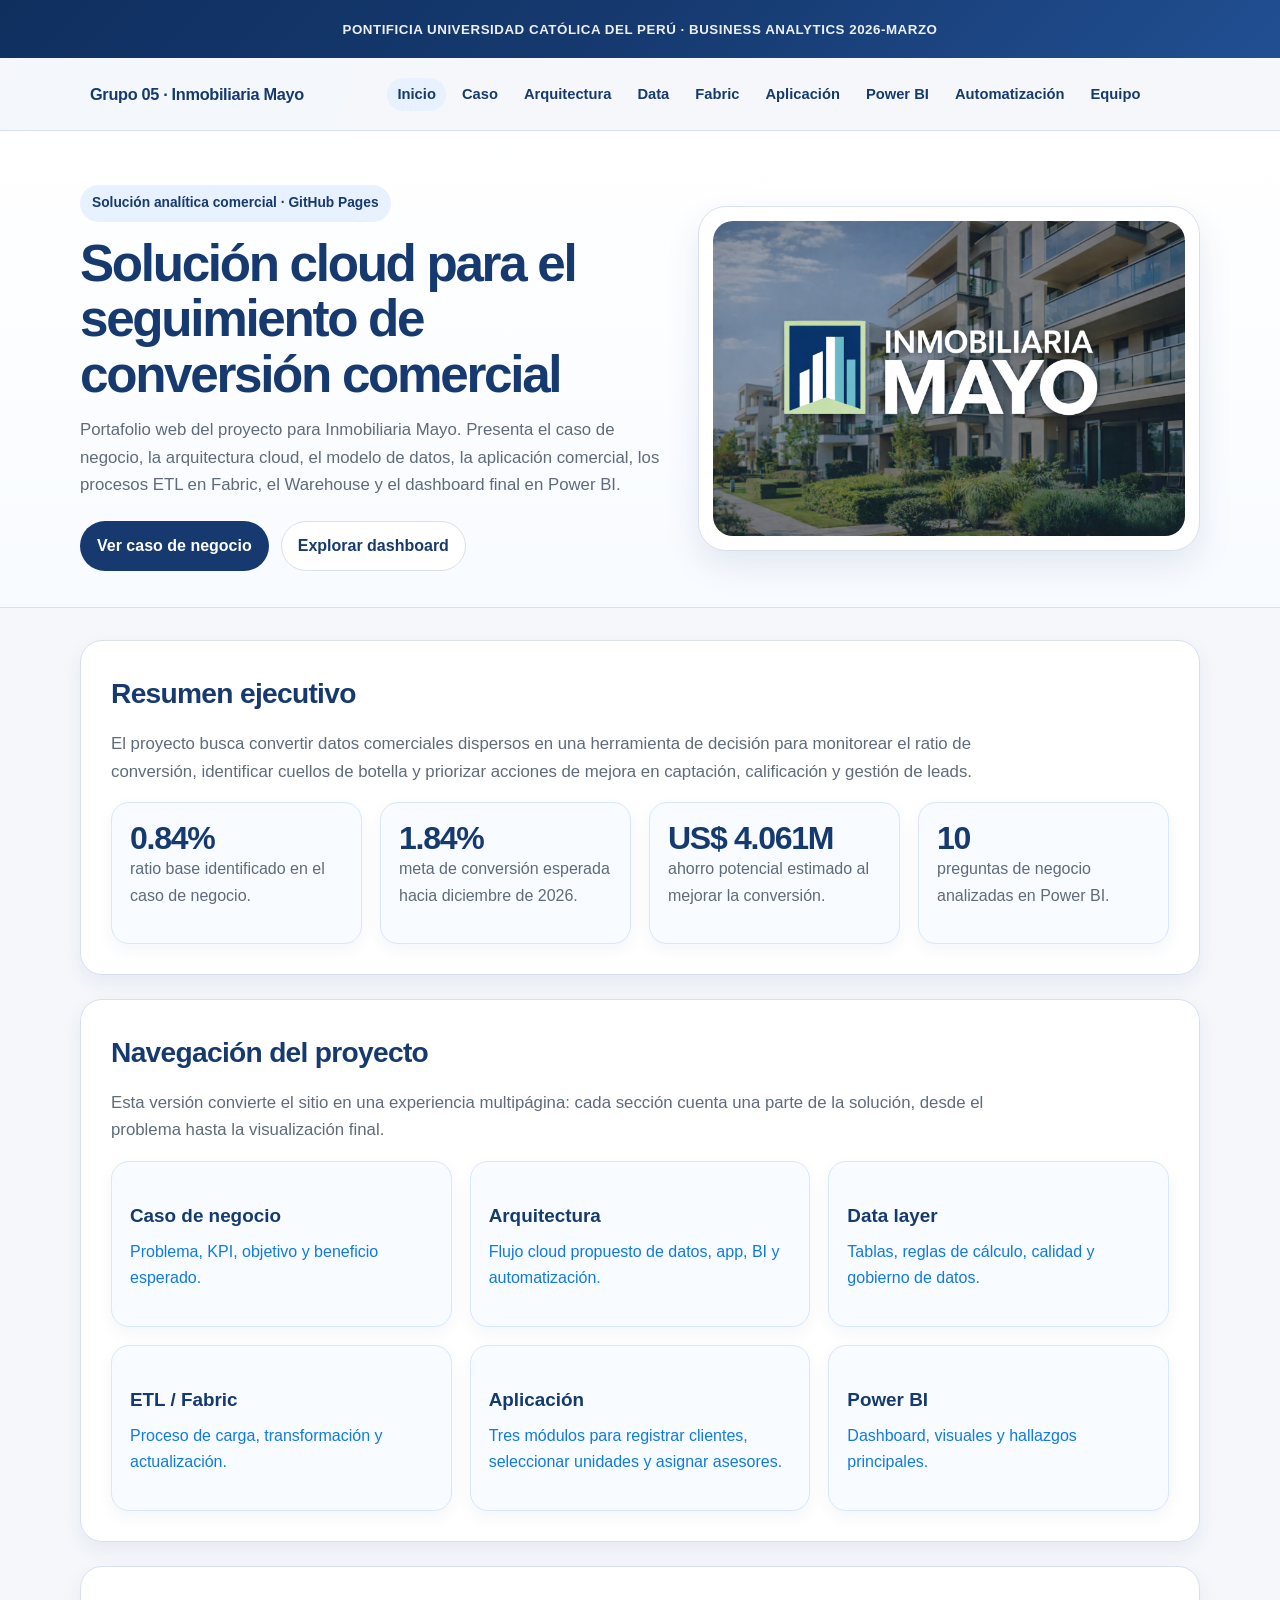
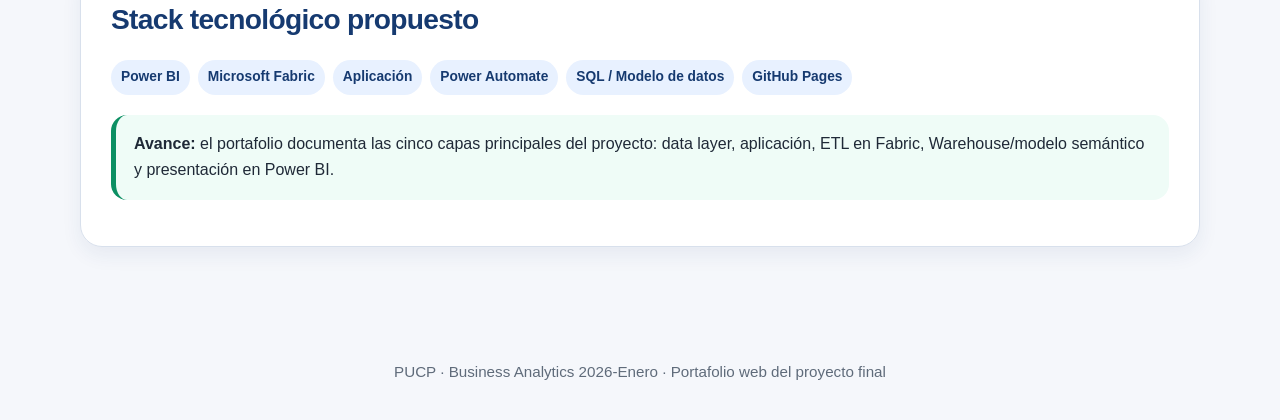
==== commit 05757e6c: "Update index.html" ====
--- a/index.html
+++ b/index.html
@@ -7,7 +7,8 @@
   <link rel="stylesheet" href="assets/css/styles.css" />
 </head>
 <body>
-  <div class="topbar"><div class="container"><small>PONTIFICIA UNIVERSIDAD CATÓLICA DEL PERÚ · BUSINESS ANALYTICS 2026-ENERO</small></div></div>
+  <div class="topbar"><div class="container"><small>PONTIFICIA UNIVERSIDAD CATÓLICA DEL PERÚ · BUSINESS ANALYTICS 2026-MARZO
+  </small></div></div>
   <nav class="nav"><div class="container nav-inner"><a class="brand" href="index.html">Grupo 05 · Inmobiliaria Mayo</a><ul><li><a class="active" href="index.html">Inicio</a></li><li><a href="pages/caso-negocio.html">Caso</a></li><li><a href="pages/arquitectura.html">Arquitectura</a></li><li><a href="pages/data-layer.html">Data</a></li><li><a href="pages/etl-fabric.html">Fabric</a></li><li><a href="pages/powerapps.html">Aplicación</a></li><li><a href="pages/powerbi.html">Power BI</a></li><li><a href="pages/automatizacion.html">Automatización</a></li><li><a href="pages/equipo.html">Equipo</a></li></ul></div></nav>
   <header class="hero"><div class="container hero-grid">
   <div>
--- a/assets/css/styles.css
+++ b/assets/css/styles.css
@@ -586,3 +586,16 @@
   .application-page .form-actions .btn { width: 100%; min-width: 0; }
   .application-page .clean-flow img { min-width: 760px; }
 }
+
+
+/* Ajuste final arquitectura */
+.architecture-frame img {
+  width: 100%;
+  height: auto;
+  max-height: none;
+  object-fit: contain;
+  background: #ffffff;
+}
+.architecture-frame {
+  overflow-x: auto;
+}
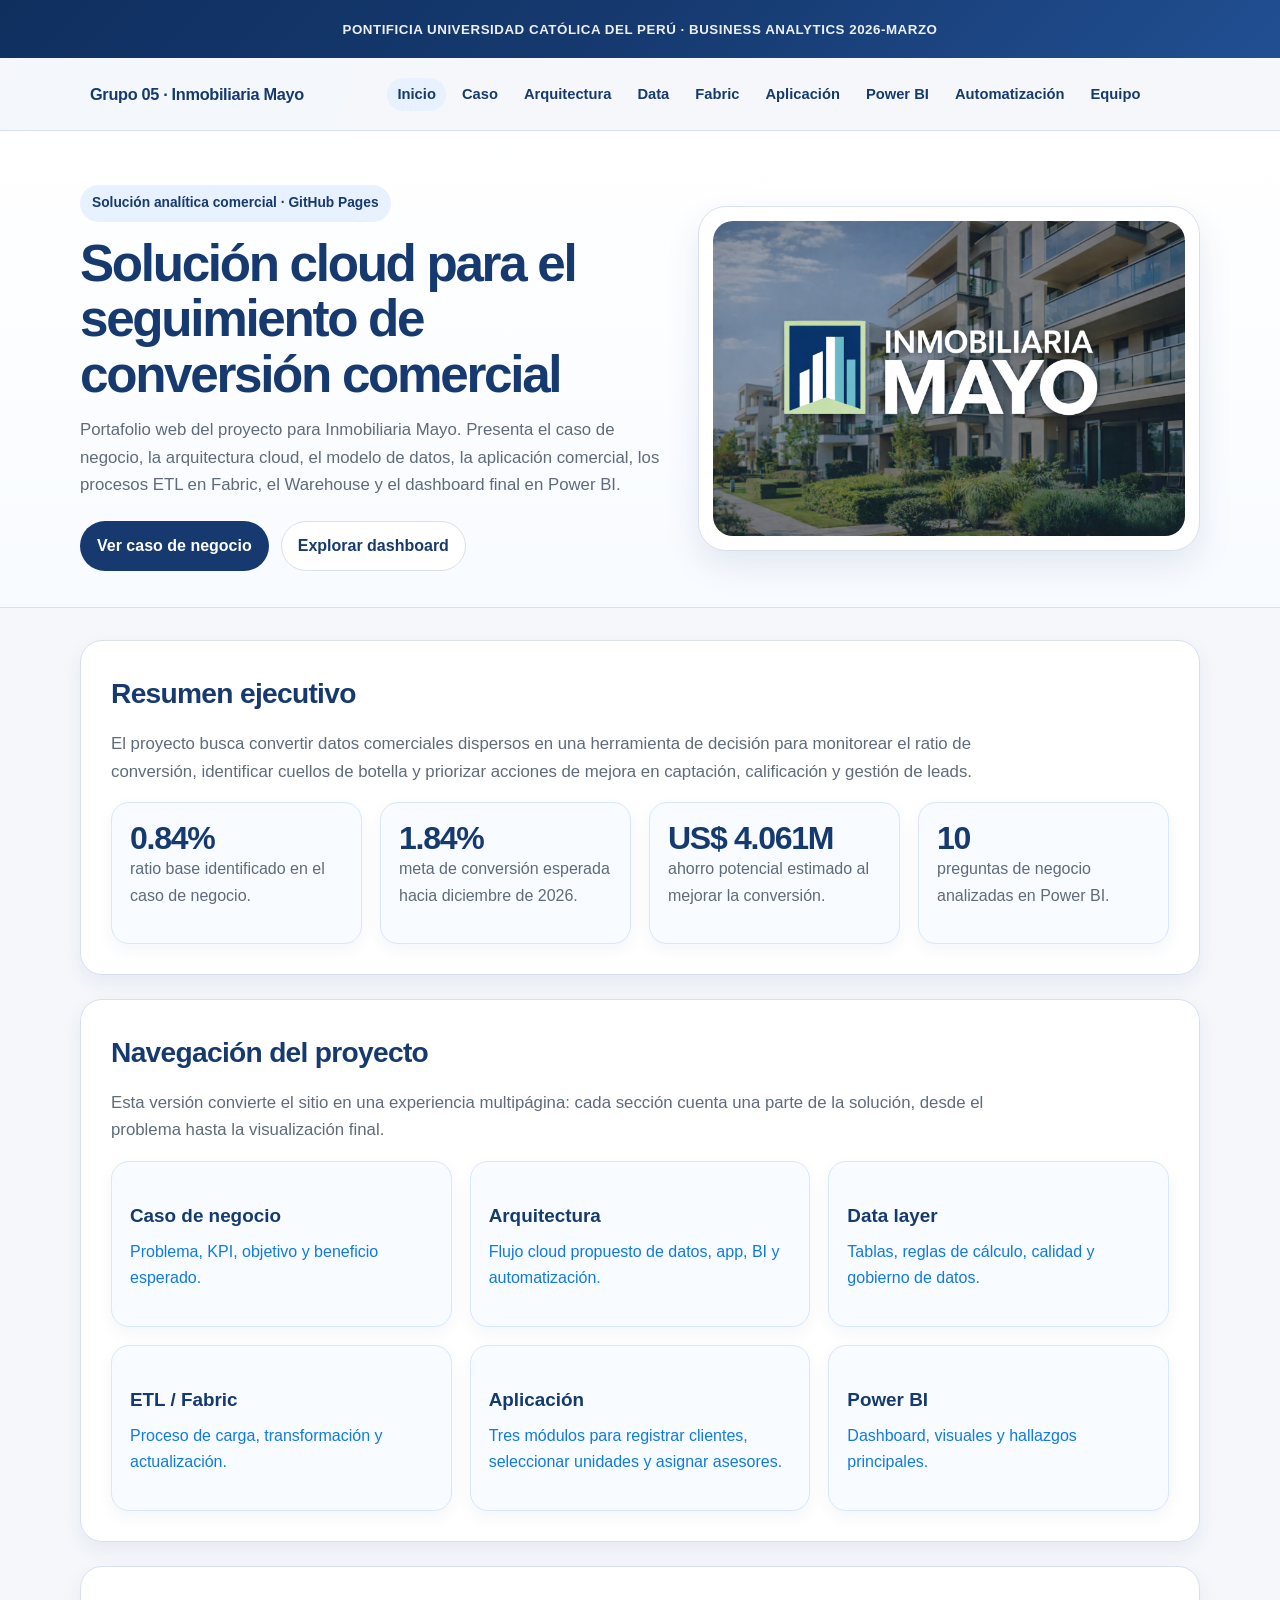
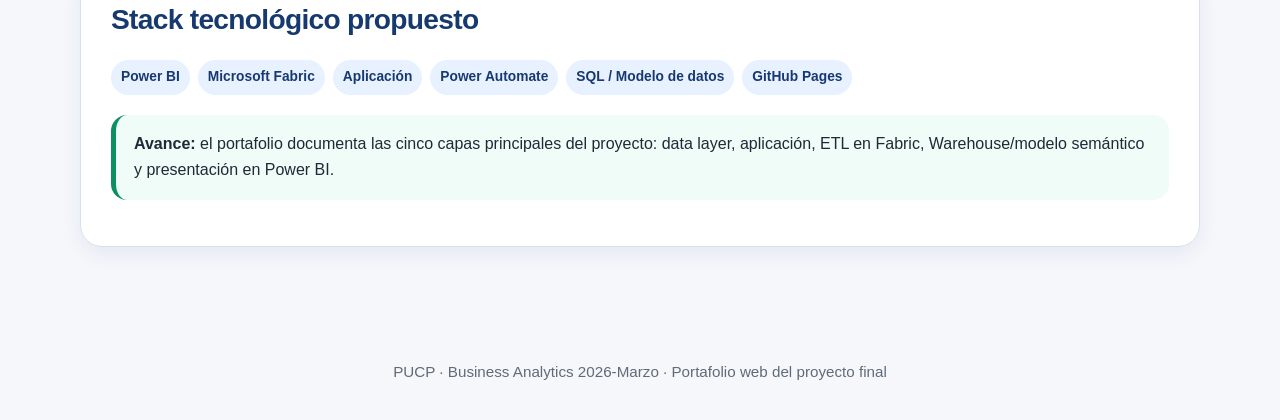
==== commit 2eea17a1: "Commit Final Final final" ====
--- a/index.html
+++ b/index.html
@@ -55,6 +55,6 @@
     </section>
 
   </main>
-  <div class="footer">PUCP · Business Analytics 2026-Enero · Portafolio web del proyecto final</div>
+  <div class="footer">PUCP · Business Analytics 2026-Marzo · Portafolio web del proyecto final</div>
 </body>
 </html>
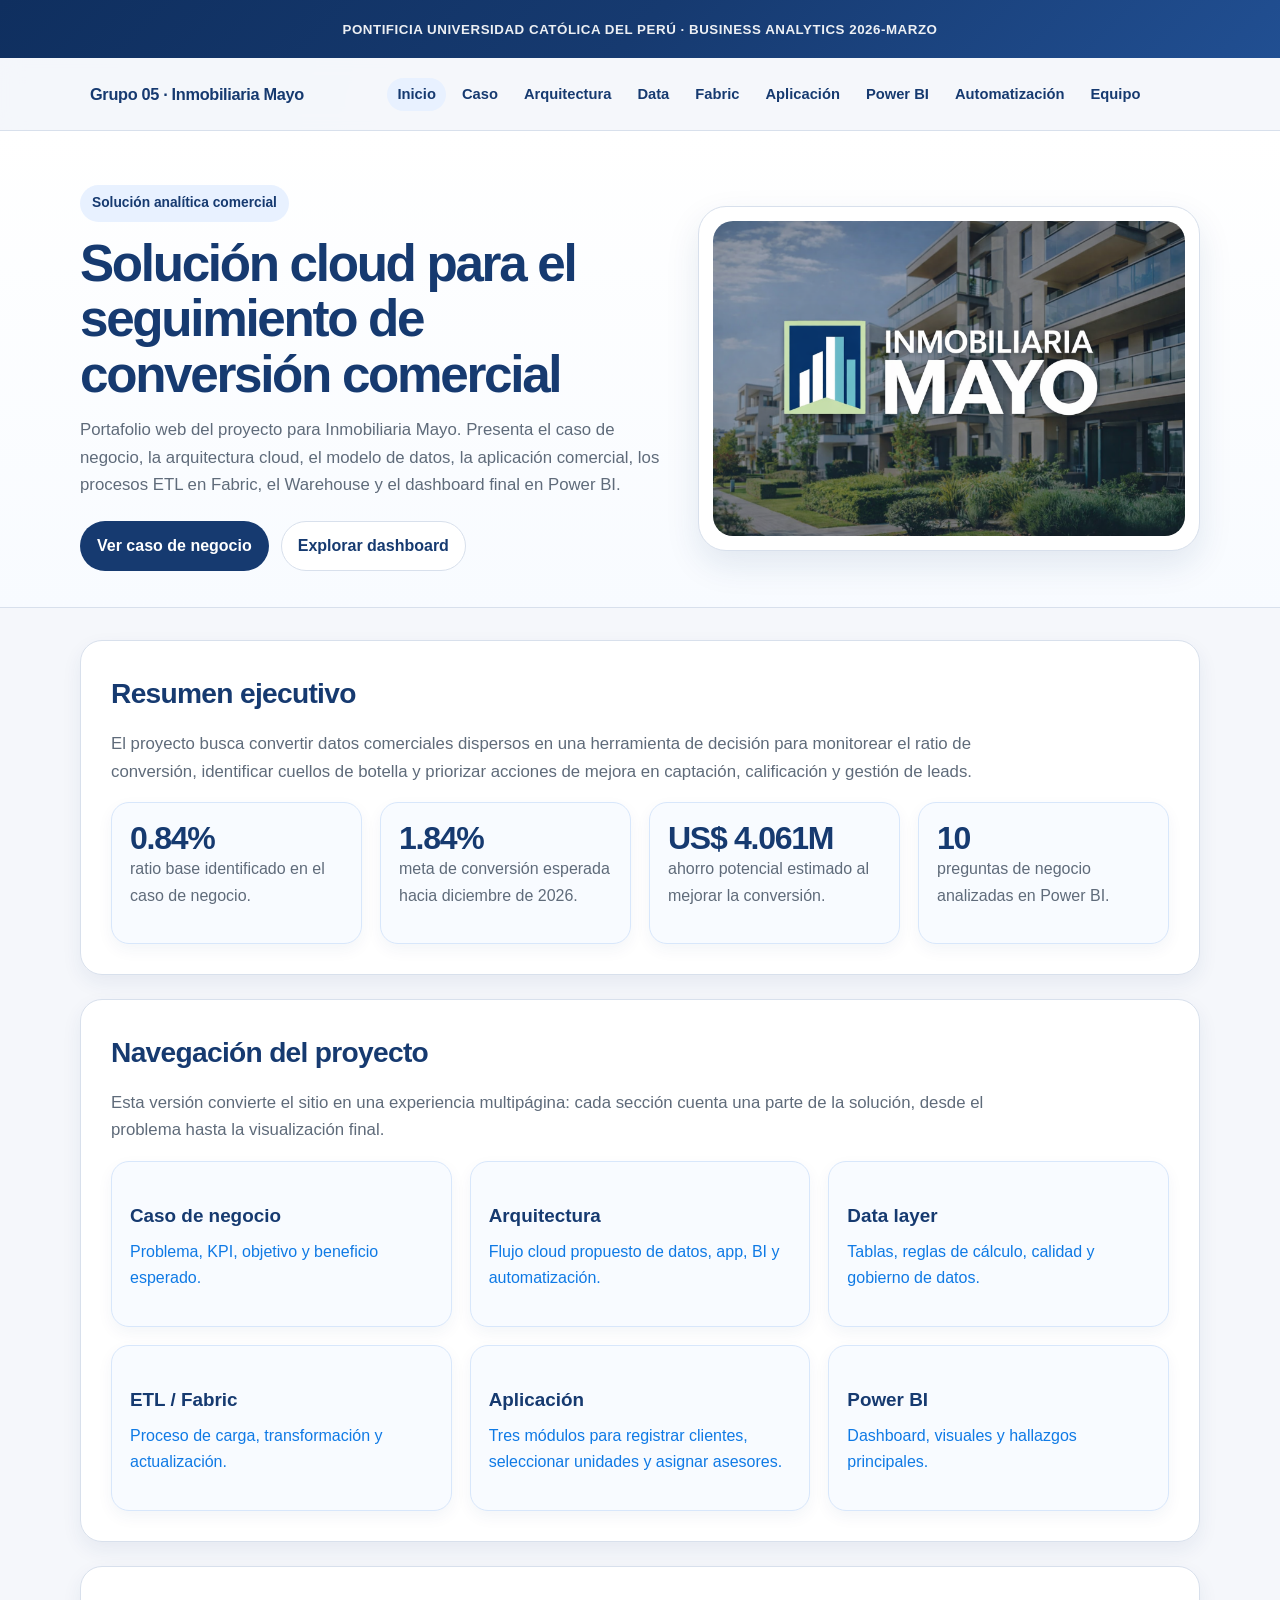
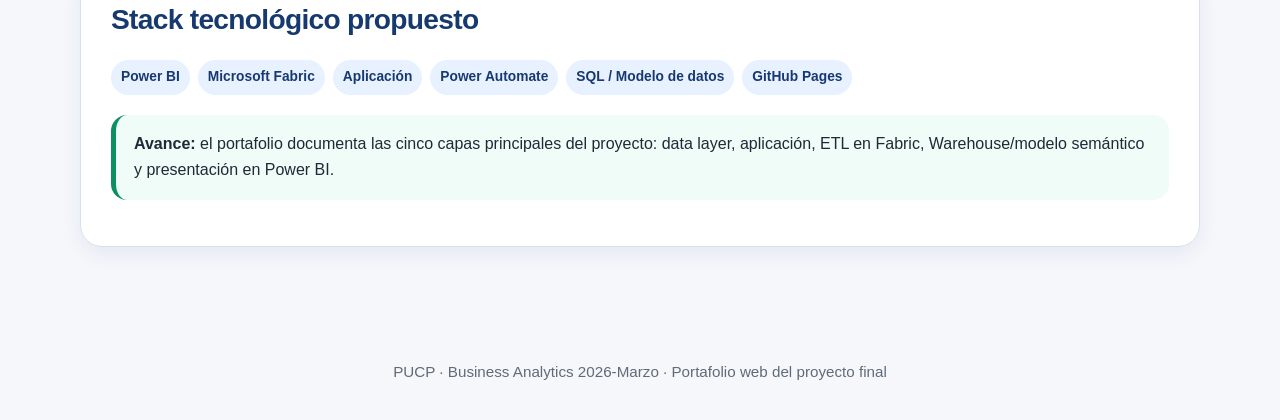
==== commit 519dfa5c: "Update index.html" ====
--- a/index.html
+++ b/index.html
@@ -12,7 +12,7 @@
   <nav class="nav"><div class="container nav-inner"><a class="brand" href="index.html">Grupo 05 · Inmobiliaria Mayo</a><ul><li><a class="active" href="index.html">Inicio</a></li><li><a href="pages/caso-negocio.html">Caso</a></li><li><a href="pages/arquitectura.html">Arquitectura</a></li><li><a href="pages/data-layer.html">Data</a></li><li><a href="pages/etl-fabric.html">Fabric</a></li><li><a href="pages/powerapps.html">Aplicación</a></li><li><a href="pages/powerbi.html">Power BI</a></li><li><a href="pages/automatizacion.html">Automatización</a></li><li><a href="pages/equipo.html">Equipo</a></li></ul></div></nav>
   <header class="hero"><div class="container hero-grid">
   <div>
-    <span class="eyebrow">Solución analítica comercial · GitHub Pages</span>
+    <span class="eyebrow">Solución analítica comercial</span>
     <h1>Solución cloud para el seguimiento de conversión comercial</h1>
     <p>Portafolio web del proyecto para Inmobiliaria Mayo. Presenta el caso de negocio, la arquitectura cloud, el modelo de datos, la aplicación comercial, los procesos ETL en Fabric, el Warehouse y el dashboard final en Power BI.</p>
     <div class="hero-actions">
